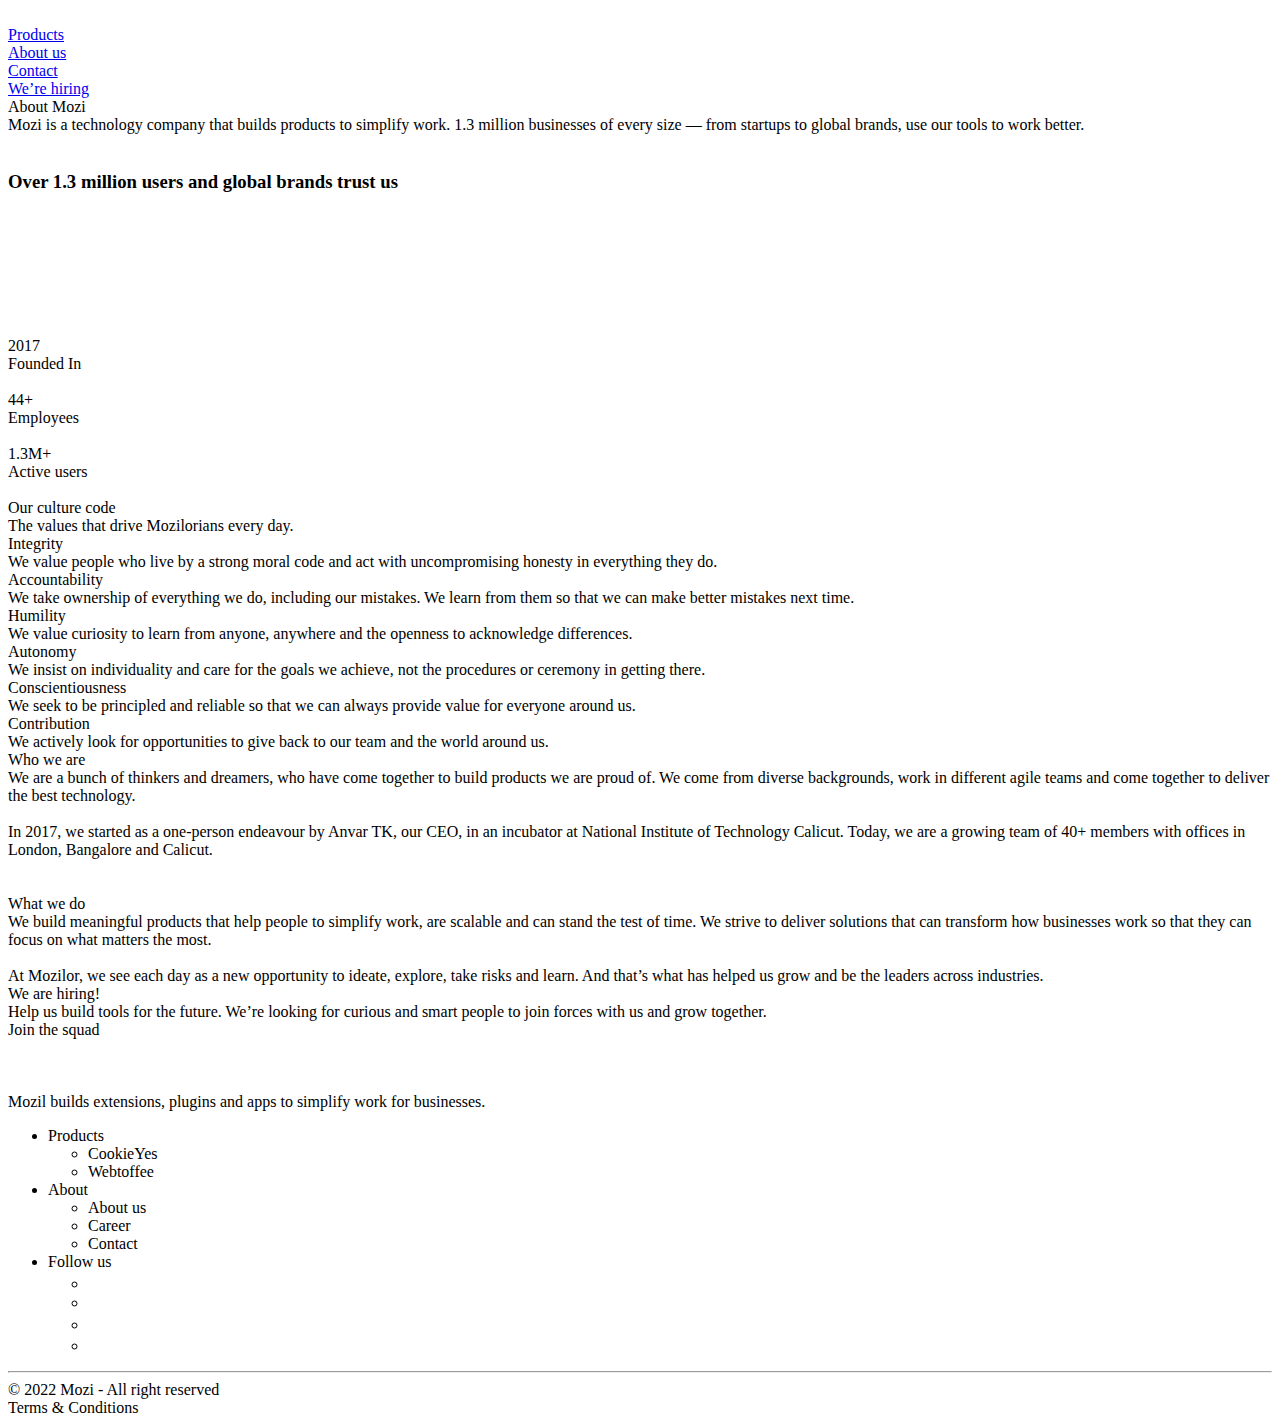
==== about/index.html @ 68a568a6 "Add files via upload" ====
<!DOCTYPE html>
<html lang="en">

<head>
    <meta charset="UTF-8">
    <meta http-equiv="X-UA-Compatible" content="IE=edge">
    <meta name="viewport" content="width=device-width, initial-scale=1.0">
    <link rel="stylesheet" href="css/style.css">
    <link rel="stylesheet" href="https://cdn.jsdelivr.net/npm/swiper@8/swiper-bundle.min.css" />
    <script src="https://cdn.jsdelivr.net/npm/swiper@8/swiper-bundle.min.js"></script>
    <script type="module" src="js/swiper.js"></script>
    <script defer type="module" src="js/burger.js"></script>
    <title>Mozi</title>
</head>

<body class="about_body">
    <div class="top_wrapper">
        <header class="header">
            <div class="container">
                <div class="navbar">
                    <div class="logo"><a href="#"><img src="img/logo.svg" alt=""></a></div>
                    <div class="menu" id="menu">
                        <div class="list">
                            <li class="list__item">
                                <a class="link" href="/products/#" id="twitter">Products</a>
                            </li>
                            <li class="list__item">
                                <a class="link" href="/about/#" id="discord">About us</a>
                            </li>
                            <li class="list__item">
                                <a class="link" href="/contact/#" id="discord">Contact</a>
                            </li>
                        </div>
                        <div class="btns_block">
                            <div class="btn primary"><a href="/career/#">We’re hiring</a></div>
                        </div>
                    </div>

                    <div class="burger" id="burger">
                        <span></span>
                    </div>
                </div>
            </div>
        </header>
        <div class="popup"></div>
        <section class="section_hero">
            <div class="container">
                <div class="hero">
                    <div class="hero__block">
                        <div class="title">About Mozi</div>
                        <div class="subtitle">
                            Mozi is a technology company that builds products to simplify work. 1.3 million businesses
                            of every size — from startups to global brands, use our tools to work better.
                        </div>
                    </div>
                    <div class="hero_bg_image">
                        <img src="img/about/bg_hero.png" alt="">
                    </div>
                </div>
            </div>
        </section>
    </div>
    <main>
        <section class="section_brands">
            <div class="container">
                <div class="brands">
                    <h3 class="title">Over <span>1.3 million</span> users and global brands trust us </h3>
                    <div class="list">
                        <div class="list__item">
                            <img src="img/companys/1.svg" alt="">
                        </div>
                        <div class="list__item">
                            <img src="img/companys/2.svg" alt="">
                        </div>
                        <div class="list__item">
                            <img src="img/companys/3.svg" alt="">
                        </div>
                        <div class="list__item">
                            <img src="img/companys/4.svg" alt="">
                        </div>
                        <div class="list__item">
                            <img src="img/companys/5.svg" alt="">
                        </div>
                        <div class="list__item">
                            <img src="img/companys/6.svg" alt="">
                        </div>
                        <div class="list__item">
                            <img src="img/companys/7.svg" alt="">
                        </div>
                    </div>
                    <div class="cards">
                        <div class="cards__item">
                            <div class="title">2017</div>
                            <div class="subtitle">Founded In</div>
                            <div class="image"><img src="img/about/advantages/1.svg" alt=""></div>
                        </div>
                        <div class="cards__item">
                            <div class="title">44+</div>
                            <div class="subtitle">Employees</div>
                            <div class="image"><img src="img/about/advantages/2.svg" alt=""></div>
                        </div>
                        <div class="cards__item">
                            <div class="title">1.3M+</div>
                            <div class="subtitle">Active users</div>
                            <div class="image"><img src="img/about/advantages/3.svg" alt=""></div>
                        </div>
                    </div>
                </div>
            </div>
        </section>
        <section class="section_culture">
            <div class="container">
                <div class="culture">
                    <div class="title">Our culture code </div>
                    <div class="subtitle">The values that drive Mozilorians every day.</div>
                    <div class="list">
                        <div class="list__item">
                            <div class="title">
                                Integrity
                            </div>
                            <div class="subtitle">
                                We value people who live by a
                                strong moral code and act with uncompromising honesty in everything they do.
                            </div>
                        </div>
                        <div class="list__item">
                            <div class="title">
                                Accountability
                            </div>
                            <div class="subtitle">
                                We take ownership of everything we do, including our mistakes. We learn from them so
                                that we can make better mistakes next time.
                            </div>
                        </div>
                        <div class="list__item padding">
                            <div class="title">
                                Humility
                            </div>
                            <div class="subtitle">
                                We value curiosity to learn from anyone, anywhere and the openness to acknowledge
                                differences.
                            </div>
                        </div>
                        <div class="list__item">
                            <div class="title">
                                Autonomy
                            </div>
                            <div class="subtitle">
                                We insist on individuality and care for the goals we achieve, not the procedures or
                                ceremony in getting there.
                            </div>
                        </div>
                        <div class="list__item padding">
                            <div class="title">
                                Conscientiousness
                            </div>
                            <div class="subtitle">
                                We seek to be principled and reliable so that we can always provide value for everyone
                                around us.
                            </div>
                        </div>
                        <div class="list__item padding">
                            <div class="title">
                                Contribution
                            </div>
                            <div class="subtitle">
                                We actively look for opportunities to give back to our team and the world around us.
                            </div>
                        </div>
                    </div>

                </div>
            </div>
            </div>
        </section>
        <section class="section_info first">
            <div class="container">
                <div class="info">
                    <div class="info__block">
                        <div class="title">Who we are</div>
                        <div class="subtitle">
                            We are a bunch of thinkers and dreamers, who have come together to build products we are
                            proud of. We come from diverse backgrounds, work in different agile teams and come together
                            to deliver the best technology.
                            <br> <br>
                            In 2017, we started as a one-person endeavour by Anvar TK, our CEO, in an incubator at
                            National Institute of Technology Calicut. Today, we are a growing team of 40+ members with
                            offices in London, Bangalore and Calicut.
                        </div>
                    </div>
                    <div class="info_bg_image">
                        <img src="img/about/info_1.png" alt="">
                    </div>
                </div>
            </div>
        </section>
        <section class="section_info second">
            <div class="container">
                <div class="info">
                    <div class="info_bg_image">
                        <img src="img/about/info_2.png" alt="">
                    </div>
                    <div class="info__block">
                        <div class="title">What we do</div>
                        <div class="subtitle">
                            We build meaningful products that help people to simplify work, are scalable and can stand
                            the test of time. We strive to deliver solutions that can transform how businesses work so
                            that they can focus on what matters the most.
                            <br> <br>
                            At Mozilor, we see each day as a new opportunity to ideate, explore, take risks and learn.
                            And that’s what has helped us grow and be the leaders across industries.
                        </div>
                    </div>
                </div>
            </div>
        </section>
        <section class="section_join">
            <div class="container">
                <div class="join">
                    <div class="join__block">
                        <div class="title">We are hiring!</div>
                        <div class="subtitle">
                            Help us build tools for the future. We’re looking for curious and smart people to join
                            forces with us and grow together.
                        </div>
                        <div class="btns">
                            <div class="btns__btn">
                                Join the squad
                            </div>
                            <div class="image">
                                <img src="img/about/be_next.svg" alt="">
                            </div>
                        </div>
                    </div>
                    <div class="join_bg_image">
                        <img src="img/about/bg_join.png" alt="">
                    </div>
                </div>
            </div>
        </section>
    </main>
    <footer id="footer">
        <div class="container">
            <div class="footer_info">
                <div class="footer_block">
                    <div class="logo"><img src="img/logo_footer.svg" alt=""></div>
                    <div class="subtitle">
                        Mozil builds extensions, plugins and apps to simplify work for businesses.
                    </div>
                </div>
                <div class="footer_block">
                    <ul class="links">
                        <li class="link_block">
                            <div class="link_name">Products </div>
                            <ul class="links_list">
                                <li class="link_item">CookieYes</li>
                                <li class="link_item">Webtoffee</li>
                            </ul>
                        </li>
                        <li class="link_block">
                            <div class="link_name">About</div>
                            <ul class="links_list">
                                <li class="link_item">About us</li>
                                <li class="link_item">Career</li>
                                <li class="link_item">Contact</li>
                            </ul>
                        </li>
                        <li class="link_block">
                            <div class="link_name">Follow us</div>
                            <ul class="social_list">
                                <li class="social_item fb">
                                    <a href="#">
                                        <svg xmlns="http://www.w3.org/2000/svg" width="9" height="18" viewBox="0 0 9 18"
                                            fill="none">
                                            <path
                                                d="M6.95282 2.89077H8.50569V0.186185C8.23779 0.14933 7.31641 0.0664062 6.24337 0.0664062C4.00443 0.0664062 2.4707 1.47469 2.4707 4.06304V6.44514H0V9.46867H2.4707V17.0764H5.49989V9.46937H7.87065L8.247 6.44585H5.49918V4.36284C5.49989 3.48895 5.73519 2.89077 6.95282 2.89077Z"
                                                fill="white" />
                                        </svg>
                                    </a>
                                </li>
                                <li class="social_item tw">
                                    <a href="#">
                                        <svg xmlns="http://www.w3.org/2000/svg" width="18" height="15"
                                            viewBox="0 0 18 15" fill="none">
                                            <path
                                                d="M17.2678 2.37425C16.6444 2.64768 15.9802 2.82892 15.2878 2.91692C16.0001 2.49158 16.5439 1.8232 16.7995 1.01758C16.1353 1.41358 15.402 1.6933 14.6204 1.84939C13.9898 1.17787 13.0909 0.761963 12.1103 0.761963C10.2079 0.761963 8.67624 2.30615 8.67624 4.1992C8.67624 4.47158 8.69929 4.73349 8.75586 4.98282C5.899 4.84349 3.3711 3.47425 1.67291 1.38844C1.37643 1.90282 1.20253 2.49158 1.20253 3.12539C1.20253 4.31549 1.81538 5.37044 2.72891 5.9812C2.17681 5.97073 1.63519 5.81044 1.17634 5.55796C1.17634 5.56844 1.17634 5.58206 1.17634 5.59568C1.17634 7.26558 2.36748 8.65263 3.92948 8.97215C3.64976 9.04863 3.34491 9.0853 3.02853 9.0853C2.80853 9.0853 2.58643 9.07272 2.37795 9.02663C2.82319 10.3875 4.08662 11.388 5.58891 11.4204C4.41976 12.335 2.93529 12.8861 1.32824 12.8861C1.04643 12.8861 0.776145 12.8735 0.505859 12.8389C2.02805 13.8205 3.83205 14.381 5.77748 14.381C12.1009 14.381 15.558 9.14292 15.558 4.60253C15.558 4.45063 15.5528 4.30396 15.5455 4.15834C16.2275 3.67434 16.8005 3.06987 17.2678 2.37425Z"
                                                fill="white" />
                                        </svg>
                                    </a>
                                </li>
                                <li class="social_item inst">
                                    <a href="#">
                                        <svg xmlns="http://www.w3.org/2000/svg" width="18" height="18"
                                            viewBox="0 0 18 18" fill="none">
                                            <path fill-rule="evenodd" clip-rule="evenodd"
                                                d="M5.62472 0H12.0533C15.0115 0 17.4104 2.39893 17.4104 5.35714V11.7857C17.4104 14.7439 15.0115 17.1429 12.0533 17.1429H5.62472C2.66651 17.1429 0.267578 14.7439 0.267578 11.7857V5.35714C0.267578 2.39893 2.66651 0 5.62472 0ZM12.0531 15.5357C14.1209 15.5357 15.8031 13.8536 15.8031 11.7857V5.35718C15.8031 3.28932 14.1209 1.60718 12.0531 1.60718H5.62451C3.55665 1.60718 1.87451 3.28932 1.87451 5.35718V11.7857C1.87451 13.8536 3.55665 15.5357 5.62451 15.5357H12.0531Z"
                                                fill="white" />
                                            <path fill-rule="evenodd" clip-rule="evenodd"
                                                d="M4.55273 8.5716C4.55273 6.20482 6.47166 4.28589 8.83845 4.28589C11.2052 4.28589 13.1242 6.20482 13.1242 8.5716C13.1242 10.9384 11.2052 12.8573 8.83845 12.8573C6.47166 12.8573 4.55273 10.9384 4.55273 8.5716ZM6.15967 8.57164C6.15967 10.0481 7.36181 11.2502 8.83824 11.2502C10.3147 11.2502 11.5168 10.0481 11.5168 8.57164C11.5168 7.09414 10.3147 5.89307 8.83824 5.89307C7.36181 5.89307 6.15967 7.09414 6.15967 8.57164Z"
                                                fill="white" />
                                            <circle cx="13.4461" cy="3.96414" r="0.571071" fill="white" />
                                        </svg>
                                    </a>
                                </li>
                                <li class="social_item lnk">
                                    <a href="#">
                                        <svg xmlns="http://www.w3.org/2000/svg" width="17" height="17"
                                            viewBox="0 0 17 17" fill="none">
                                            <g clip-path="url(#clip0_19806_204)">
                                                <path
                                                    d="M4.01709 16.5715H0.780099V5.93569H4.10958V16.5715H4.01709ZM2.35236 4.45592C1.33501 4.45592 0.410156 3.62356 0.410156 2.51373C0.410156 1.49639 1.24253 0.571533 2.35236 0.571533C3.36969 0.571533 4.29454 1.4039 4.29454 2.51373C4.29454 3.62356 3.46218 4.45592 2.35236 4.45592ZM16.4102 16.5715H13.0807V11.3923C13.0807 10.19 13.0807 8.61777 11.4159 8.61777C9.65872 8.61777 9.47374 9.91257 9.47374 11.2999V16.5715H6.14426V5.93569H9.28877V7.41547C9.7512 6.58309 10.7685 5.75072 12.4333 5.75072C15.7628 5.75072 16.4102 7.97037 16.4102 10.8374V16.5715Z"
                                                    fill="white" />
                                            </g>
                                            <defs>
                                                <clipPath id="clip0_19806_204">
                                                    <rect width="16" height="16" fill="white"
                                                        transform="translate(0.410156 0.571533)" />
                                                </clipPath>
                                            </defs>
                                        </svg>
                                    </a>
                                </li>
                            </ul>
                        </li>
                    </ul>
                </div>
            </div>
        </div>
        <hr>
        <div class="container">
            <div class="copyright">
                <div class="copyright_block">© 2022 Mozi - All right reserved</div>
                <div class="copyright_block terms">Terms & Conditions</div>
            </div>
        </div>
    </footer>
</body>

</html>
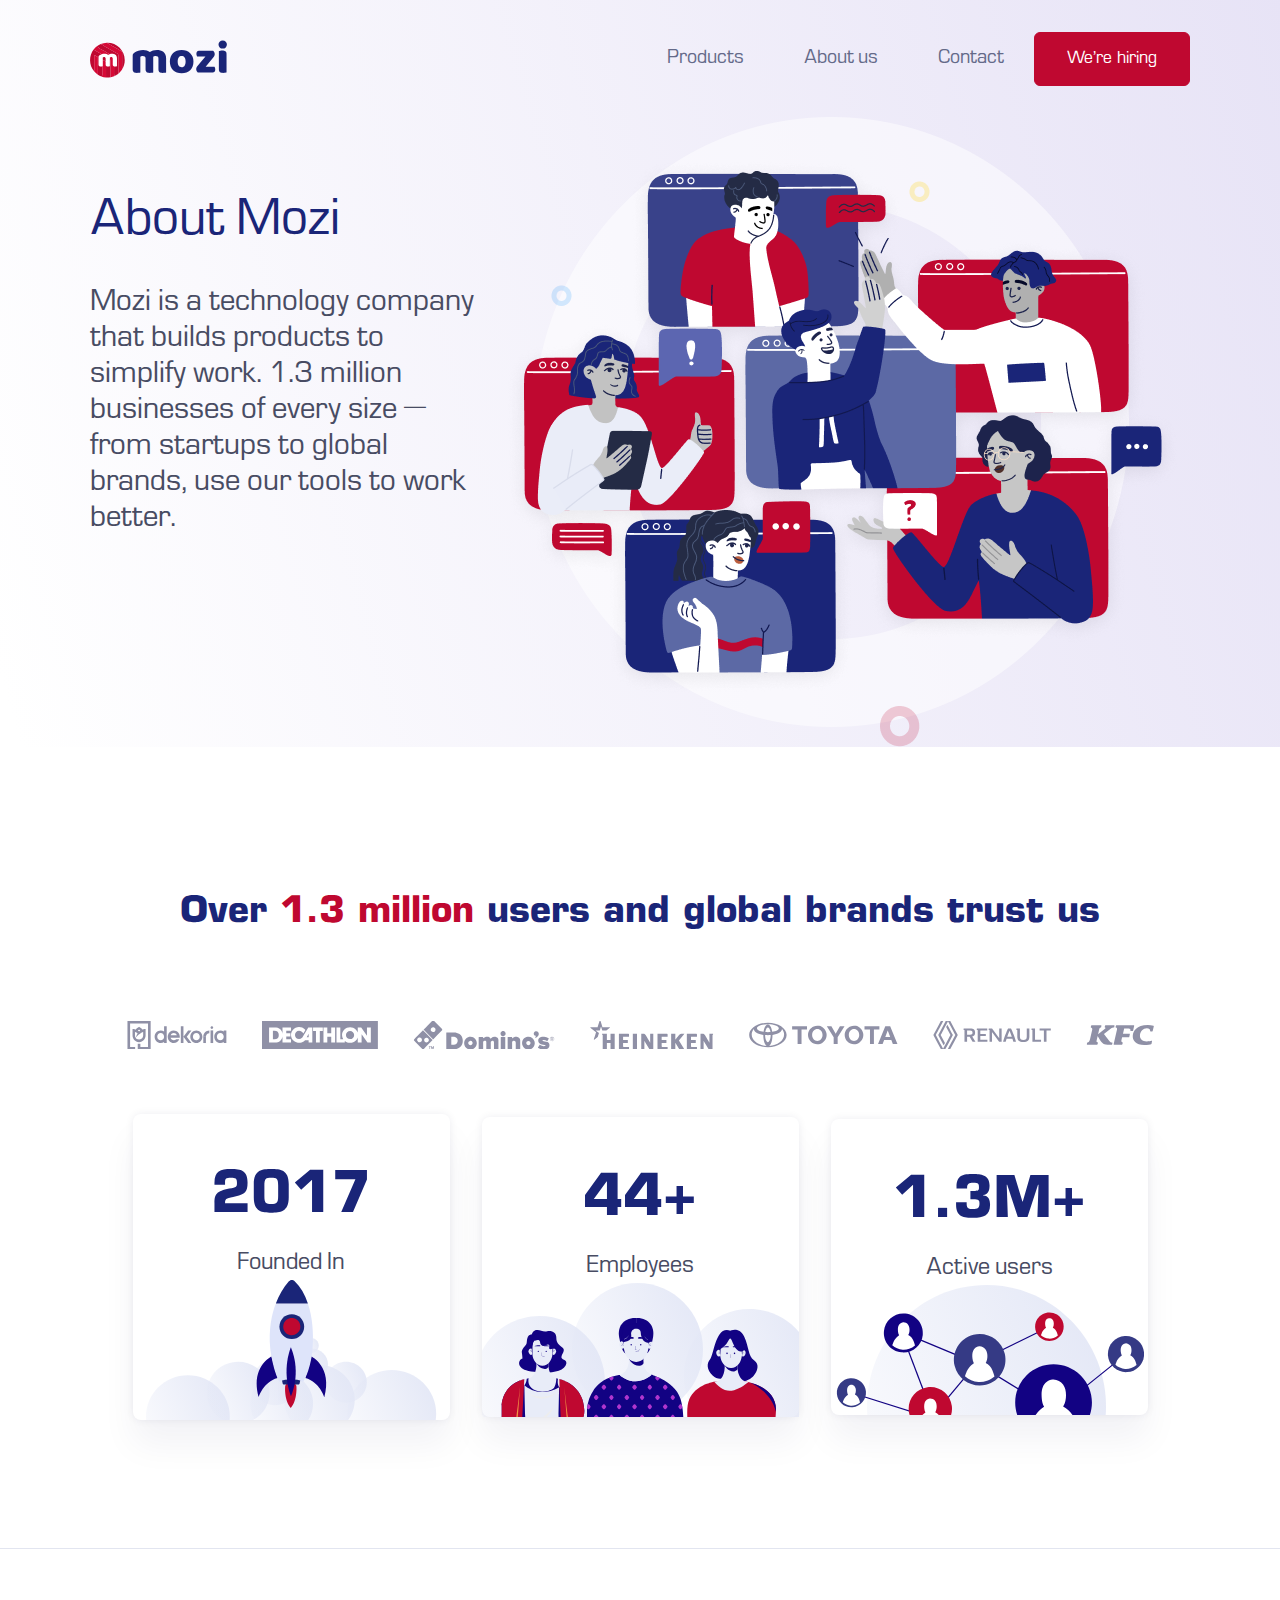
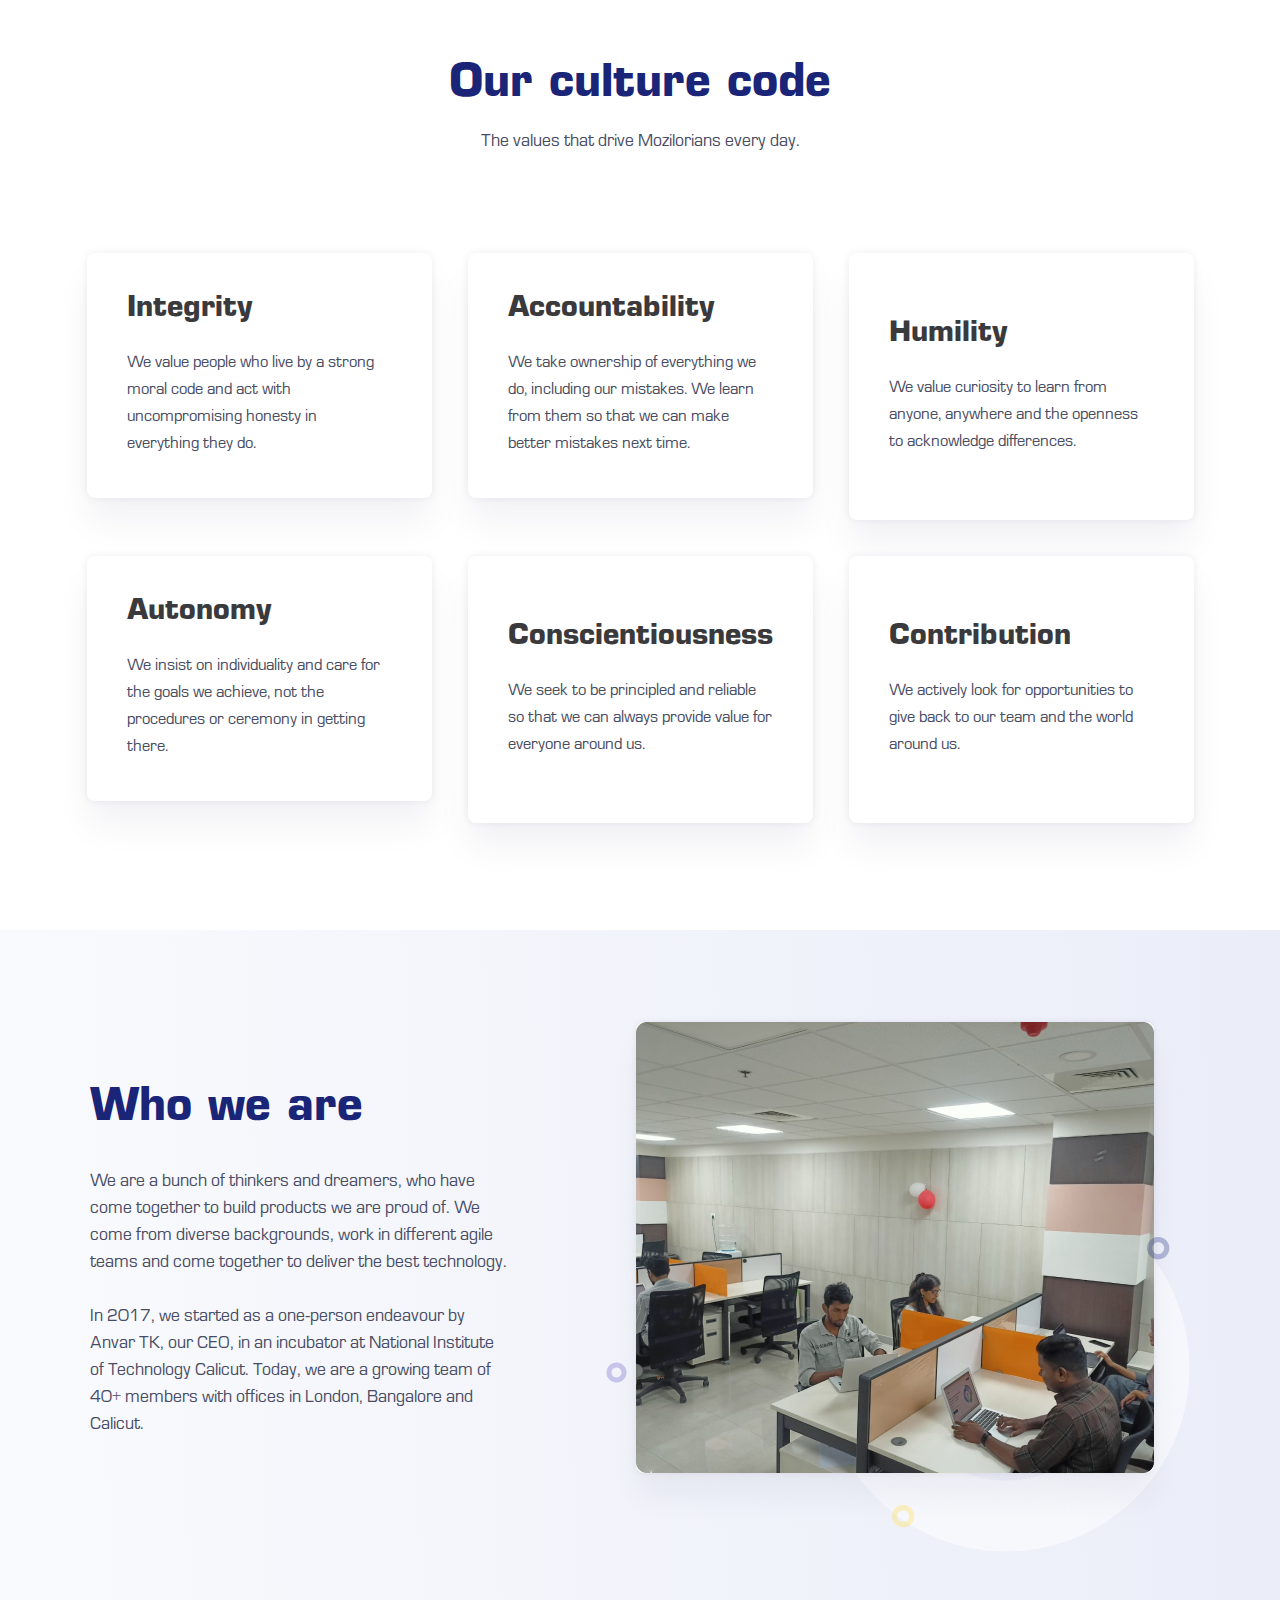
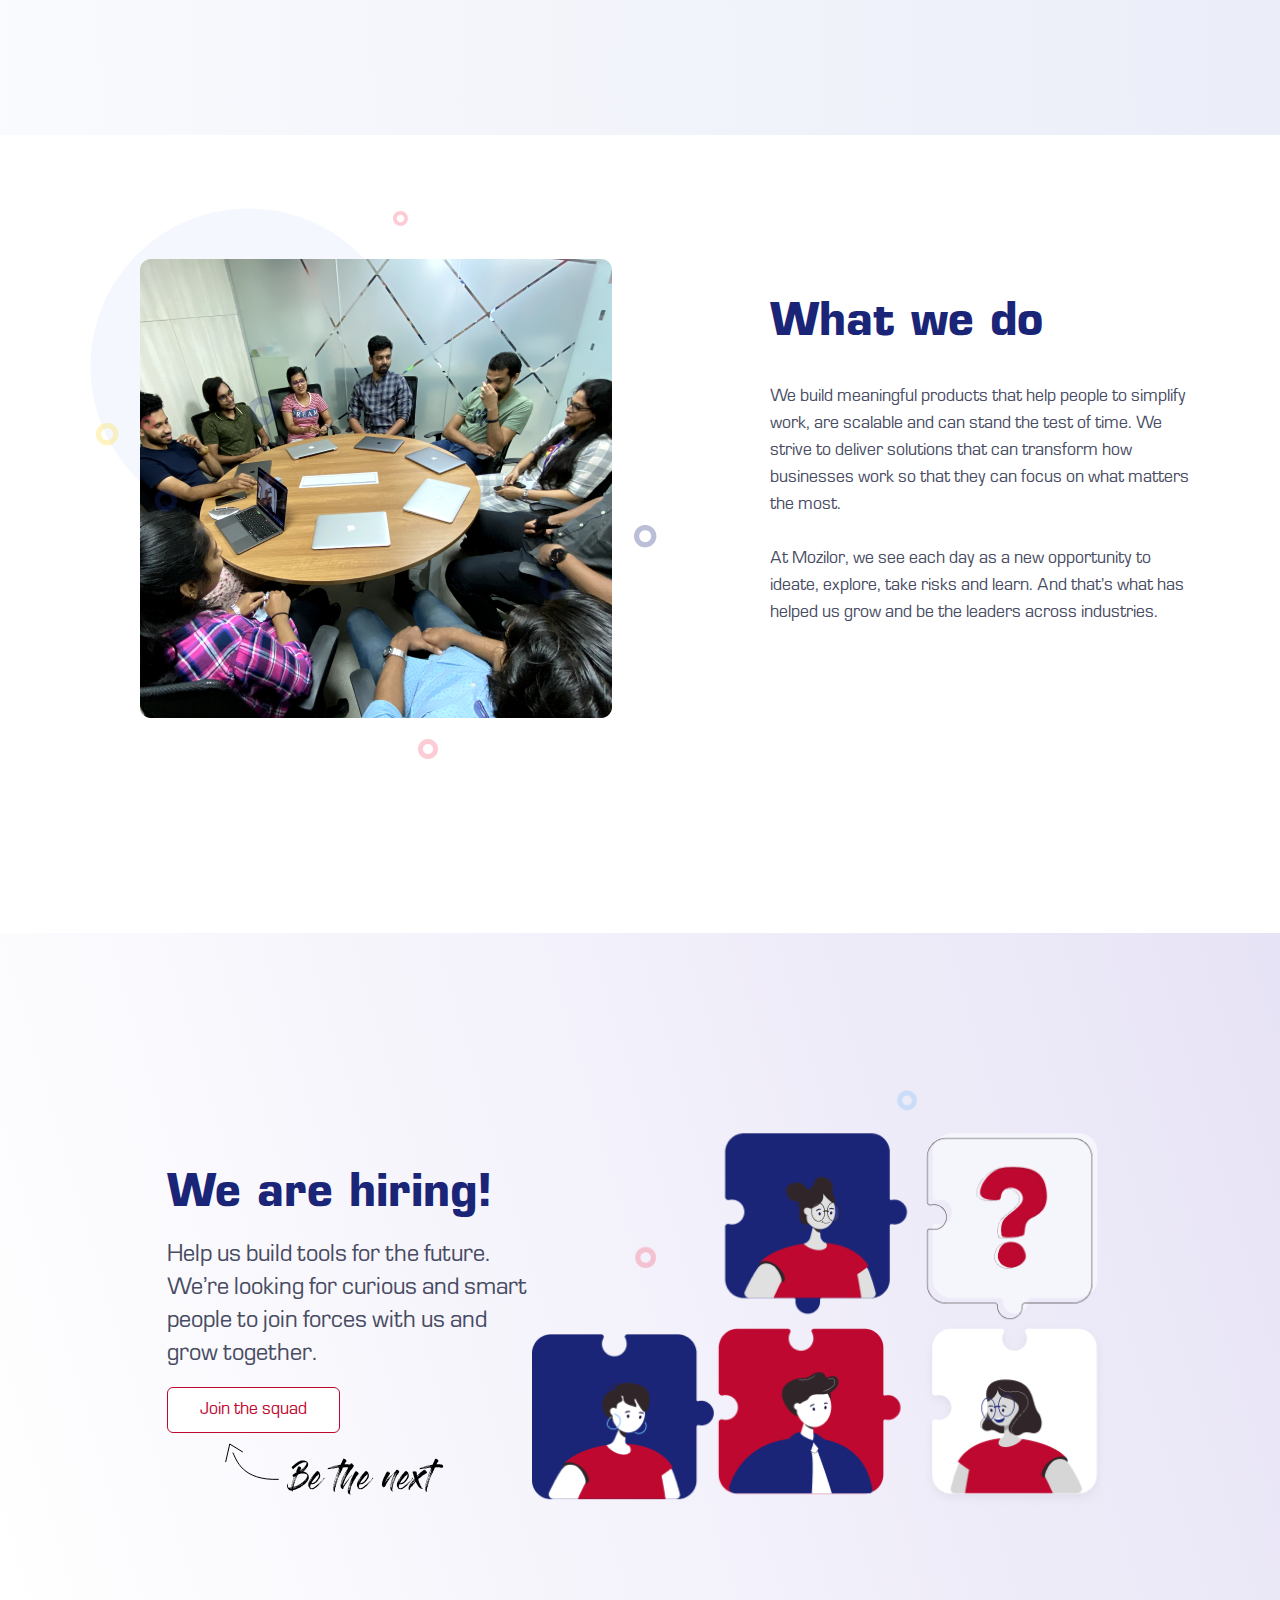
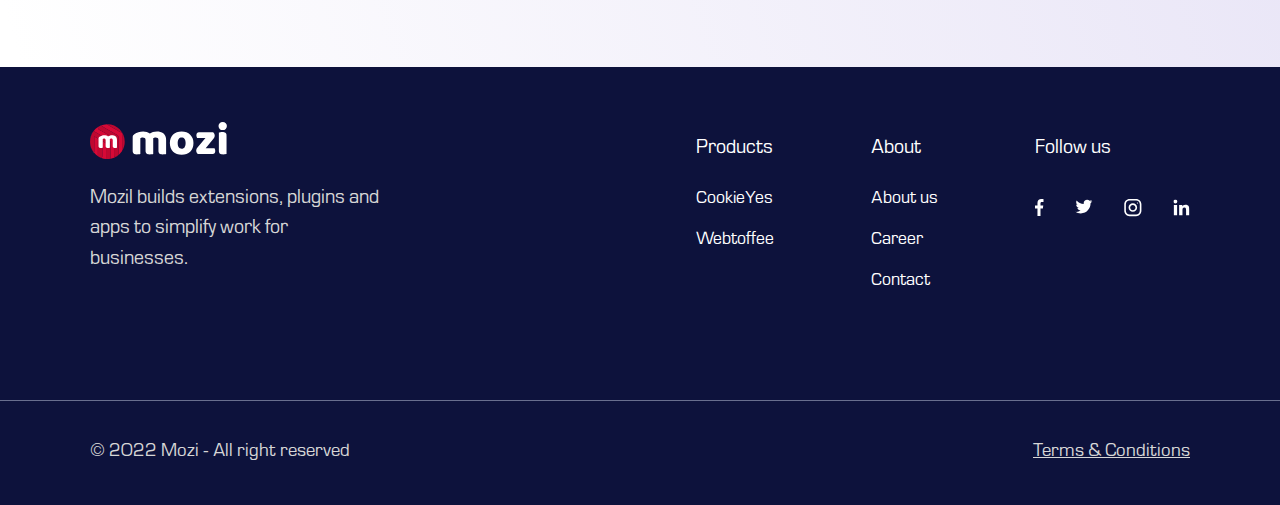
==== commit f1b9f817: "Add files via upload" ====
--- a/about/index.html
+++ b/about/index.html
@@ -5,11 +5,8 @@
     <meta charset="UTF-8">
     <meta http-equiv="X-UA-Compatible" content="IE=edge">
     <meta name="viewport" content="width=device-width, initial-scale=1.0">
-    <link rel="stylesheet" href="css/style.css">
-    <link rel="stylesheet" href="https://cdn.jsdelivr.net/npm/swiper@8/swiper-bundle.min.css" />
-    <script src="https://cdn.jsdelivr.net/npm/swiper@8/swiper-bundle.min.js"></script>
-    <script type="module" src="js/swiper.js"></script>
-    <script defer type="module" src="js/burger.js"></script>
+    <link rel="stylesheet" href="../css/style.css">
+    <script defer type="module" src="../js/burger.js"></script>
     <title>Mozi</title>
 </head>
 
@@ -18,21 +15,21 @@
         <header class="header">
             <div class="container">
                 <div class="navbar">
-                    <div class="logo"><a href="#"><img src="img/logo.svg" alt=""></a></div>
+                    <div class="logo"><a href="../#"><img src="../img/logo.svg" alt=""></a></div>
                     <div class="menu" id="menu">
                         <div class="list">
                             <li class="list__item">
-                                <a class="link" href="/products/#" id="twitter">Products</a>
+                                <a class="link" href="../products/#" id="twitter">Products</a>
                             </li>
                             <li class="list__item">
-                                <a class="link" href="/about/#" id="discord">About us</a>
+                                <a class="link" href="../about/#" id="discord">About us</a>
                             </li>
                             <li class="list__item">
-                                <a class="link" href="/contact/#" id="discord">Contact</a>
+                                <a class="link" href="../contact/#" id="discord">Contact</a>
                             </li>
                         </div>
                         <div class="btns_block">
-                            <div class="btn primary"><a href="/career/#">We’re hiring</a></div>
+                            <div class="btn primary"><a href="../career/#">We’re hiring</a></div>
                         </div>
                     </div>
 
@@ -54,7 +51,7 @@
                         </div>
                     </div>
                     <div class="hero_bg_image">
-                        <img src="img/about/bg_hero.png" alt="">
+                        <img src="../img/about/bg_hero.png" alt="">
                     </div>
                 </div>
             </div>
@@ -67,42 +64,42 @@
                     <h3 class="title">Over <span>1.3 million</span> users and global brands trust us </h3>
                     <div class="list">
                         <div class="list__item">
-                            <img src="img/companys/1.svg" alt="">
-                        </div>
-                        <div class="list__item">
-                            <img src="img/companys/2.svg" alt="">
-                        </div>
-                        <div class="list__item">
-                            <img src="img/companys/3.svg" alt="">
-                        </div>
-                        <div class="list__item">
-                            <img src="img/companys/4.svg" alt="">
-                        </div>
-                        <div class="list__item">
-                            <img src="img/companys/5.svg" alt="">
-                        </div>
-                        <div class="list__item">
-                            <img src="img/companys/6.svg" alt="">
-                        </div>
-                        <div class="list__item">
-                            <img src="img/companys/7.svg" alt="">
+                            <img src="../img/companys/1.svg" alt="">
+                        </div>
+                        <div class="list__item">
+                            <img src="../img/companys/2.svg" alt="">
+                        </div>
+                        <div class="list__item">
+                            <img src="../img/companys/3.svg" alt="">
+                        </div>
+                        <div class="list__item">
+                            <img src="../img/companys/4.svg" alt="">
+                        </div>
+                        <div class="list__item">
+                            <img src="../img/companys/5.svg" alt="">
+                        </div>
+                        <div class="list__item">
+                            <img src="../img/companys/6.svg" alt="">
+                        </div>
+                        <div class="list__item">
+                            <img src="../img/companys/7.svg" alt="">
                         </div>
                     </div>
                     <div class="cards">
                         <div class="cards__item">
                             <div class="title">2017</div>
                             <div class="subtitle">Founded In</div>
-                            <div class="image"><img src="img/about/advantages/1.svg" alt=""></div>
+                            <div class="image"><img src="../img/about/advantages/1.svg" alt=""></div>
                         </div>
                         <div class="cards__item">
                             <div class="title">44+</div>
                             <div class="subtitle">Employees</div>
-                            <div class="image"><img src="img/about/advantages/2.svg" alt=""></div>
+                            <div class="image"><img src="../img/about/advantages/2.svg" alt=""></div>
                         </div>
                         <div class="cards__item">
                             <div class="title">1.3M+</div>
                             <div class="subtitle">Active users</div>
-                            <div class="image"><img src="img/about/advantages/3.svg" alt=""></div>
+                            <div class="image"><img src="../img/about/advantages/3.svg" alt=""></div>
                         </div>
                     </div>
                 </div>
@@ -189,7 +186,7 @@
                         </div>
                     </div>
                     <div class="info_bg_image">
-                        <img src="img/about/info_1.png" alt="">
+                        <img src="../img/about/info_1.png" alt="">
                     </div>
                 </div>
             </div>
@@ -198,7 +195,7 @@
             <div class="container">
                 <div class="info">
                     <div class="info_bg_image">
-                        <img src="img/about/info_2.png" alt="">
+                        <img src="../img/about/info_2.png" alt="">
                     </div>
                     <div class="info__block">
                         <div class="title">What we do</div>
@@ -228,12 +225,12 @@
                                 Join the squad
                             </div>
                             <div class="image">
-                                <img src="img/about/be_next.svg" alt="">
+                                <img src="../img/about/be_next.svg" alt="">
                             </div>
                         </div>
                     </div>
                     <div class="join_bg_image">
-                        <img src="img/about/bg_join.png" alt="">
+                        <img src="../img/about/bg_join.png" alt="">
                     </div>
                 </div>
             </div>
@@ -243,7 +240,7 @@
         <div class="container">
             <div class="footer_info">
                 <div class="footer_block">
-                    <div class="logo"><img src="img/logo_footer.svg" alt=""></div>
+                    <div class="logo"><img src="../img/logo_footer.svg" alt=""></div>
                     <div class="subtitle">
                         Mozil builds extensions, plugins and apps to simplify work for businesses.
                     </div>
--- a/css/style.css
+++ b/css/style.css
@@ -0,0 +1,2018 @@
+@font-face {
+  font-family: "Europa";
+  src: url("/fonts/Europe-Regular.otf");
+  font-weight: 400;
+  font-style: normal;
+}
+@font-face {
+  font-family: "Europa";
+  src: url("/fonts/Europe-Bold.otf");
+  font-weight: 700;
+  font-style: normal;
+}
+:root {
+  --accentColor: #BF0830;
+}
+
+body {
+  margin: 0;
+  padding: 0;
+  font-family: "Europa";
+  font-weight: 400;
+  font-style: normal;
+  color: #484C63;
+}
+
+.container {
+  max-width: 1100px;
+  margin: 0 auto;
+  padding: 0 10px;
+}
+
+ul {
+  list-style: none;
+}
+
+a {
+  text-decoration: none;
+}
+
+img {
+  display: block;
+}
+
+.top_wrapper {
+  background: linear-gradient(253.65deg, #E7E3F6 -0.59%, rgba(227, 231, 246, 0) 98.74%);
+}
+
+.btn {
+  border-radius: 6px;
+  transition: 0.3s ease all;
+  border: 1px solid #BF0830;
+}
+
+.btn.primary {
+  background: #BF0830;
+  color: #fff;
+}
+
+.btn.primary:hover {
+  background: #76051e;
+}
+
+.btn.secondary {
+  background: #fff;
+  color: #BF0830;
+}
+
+.btn.secondary:hover {
+  background: #d9d9d9;
+}
+
+.header {
+  padding: 32px 0;
+}
+
+.logo {
+  font-weight: 700;
+  font-size: 18px;
+  line-height: 18px;
+  color: #000000;
+}
+
+.logo a {
+  color: #000000;
+}
+
+.navbar {
+  display: flex;
+  justify-content: space-between;
+  align-items: center;
+}
+
+.menu {
+  display: flex;
+  align-items: center;
+  justify-content: space-between;
+}
+.menu .list {
+  list-style: none;
+  display: flex;
+  align-items: center;
+  gap: 60px;
+}
+.menu .list__item .link {
+  gap: 8px;
+  display: flex;
+  align-items: center;
+  font-weight: 400;
+  font-size: 18px;
+  line-height: 22px;
+  color: #646A89;
+  transition: cubic-bezier(0.785, 0.135, 0.15, 0.86) 0.2s all;
+}
+.menu .list__item .link:hover {
+  color: #000000;
+}
+.menu .btns_block {
+  margin-left: 30px;
+}
+
+.btn {
+  gap: 0px;
+  cursor: pointer;
+  border-radius: 6px;
+  padding: 14px 32px;
+  display: flex;
+  align-items: center;
+}
+.btn a {
+  font-size: 16px;
+  line-height: 150%;
+  letter-spacing: 0.005em;
+  color: #FFFFFF;
+}
+
+.burger {
+  display: none;
+}
+
+.popup {
+  display: none;
+}
+
+.burger {
+  display: none;
+  width: 50px;
+  height: 50px;
+  border-radius: 50%;
+  position: relative;
+}
+.burger span,
+.burger span::before,
+.burger span::after {
+  position: absolute;
+  top: 50%;
+  margin-top: -1px;
+  left: 50%;
+  margin-left: -10px;
+  width: 20px;
+  height: 2px;
+  background-color: #000;
+}
+.burger span::before,
+.burger span::after {
+  content: "";
+  display: block;
+  transition: 0.2s;
+}
+.burger span::before {
+  transform: translateY(-5px);
+}
+.burger span::after {
+  transform: translateY(5px);
+}
+
+.burger.active span:before {
+  transform: rotate(-35deg);
+  width: 10px;
+  transform-origin: left bottom;
+}
+.burger.active span:after {
+  transform: rotate(35deg);
+  width: 10px;
+  transform-origin: left top;
+}
+
+@media (max-width: 992px) {
+  .menu {
+    display: none;
+  }
+  .burger {
+    z-index: 11;
+    display: block;
+    position: relative;
+    top: 0;
+    right: 0px;
+  }
+  .header.active .navbar {
+    height: 50px;
+  }
+  .header.active .burger {
+    position: fixed;
+    top: 29px;
+    right: 9px;
+  }
+  .popup.open {
+    right: 0;
+  }
+  .popup {
+    position: fixed;
+    top: 0px;
+    right: -100%;
+    width: 100%;
+    height: 100%;
+    z-index: 10;
+    background: rgba(15, 27, 38, 0.85);
+    display: flex;
+    justify-content: center;
+    align-items: center;
+    flex-direction: column;
+    transition: 0.3s;
+  }
+  .popup .menu {
+    width: 100%;
+    display: flex;
+    flex-direction: column;
+    align-items: center;
+    justify-content: center;
+  }
+  .popup .menu .list {
+    flex-direction: column;
+  }
+  .popup .menu .list__item .link {
+    color: rgba(255, 255, 255, 0.85);
+  }
+  .popup .menu__item {
+    margin-right: 0;
+    display: flex;
+    justify-content: center;
+    align-items: center;
+  }
+  .popup .menu .btns_block {
+    padding-top: 20px;
+    margin: 0;
+  }
+}
+.home_body .section_hero {
+  padding-top: clamp(1.25rem, -0.145rem + 6.97vw, 4.563rem);
+  position: relative;
+}
+.home_body .hero__block {
+  max-width: 470px;
+  padding-bottom: 210px;
+}
+.home_body .hero__block .title {
+  font-size: 48px;
+  line-height: 62px;
+  display: flex;
+  align-items: center;
+  color: #1A2578;
+  margin-bottom: clamp(1.25rem, 0.934rem + 1.58vw, 2rem);
+}
+.home_body .hero__block .subtitle {
+  font-weight: 400;
+  font-size: 22px;
+  line-height: 33px;
+  color: #484C63;
+  margin-bottom: clamp(1.25rem, 0.724rem + 2.63vw, 2.5rem);
+}
+.home_body .hero__block .btns {
+  display: flex;
+  align-items: center;
+  gap: 16px;
+}
+.home_body .hero__block .btns__btn {
+  padding: 14px 32px;
+  cursor: pointer;
+  display: flex;
+  justify-content: center;
+  align-items: center;
+  font-size: 16px;
+  line-height: 100%;
+  display: flex;
+  align-items: center;
+}
+@media (max-width: 600px) {
+  .home_body .hero__block {
+    padding-bottom: 50px;
+  }
+}
+.home_body .hero_bg_image {
+  position: absolute;
+  right: 18px;
+  bottom: 0;
+}
+.home_body .hero_bg_image img {
+  max-width: 100%;
+  max-height: 100%;
+  display: block;
+}
+@media (max-width: 992px) {
+  .home_body .hero_bg_image {
+    z-index: -1;
+  }
+}
+@media (max-width: 600px) {
+  .home_body .hero_bg_image {
+    display: none;
+  }
+}
+
+.home_body .section_brands {
+  padding-top: clamp(1.563rem, -0.438rem + 10vw, 6.313rem);
+  padding-bottom: clamp(1.563rem, -1.148rem + 13.55vw, 8rem);
+  border-bottom: 1px solid rgba(197, 203, 226, 0.5);
+}
+.home_body .section_brands .container {
+  max-width: 1052px;
+}
+.home_body .section_brands .brands {
+  display: flex;
+  flex-direction: column;
+  justify-content: center;
+  align-items: center;
+}
+.home_body .section_brands .brands .title {
+  font-weight: 700;
+  font-size: 36px;
+  line-height: 57px;
+  text-align: center;
+  color: #1A2578;
+  margin-bottom: clamp(1.563rem, 0.115rem + 7.24vw, 5rem);
+}
+.home_body .section_brands .brands .title span {
+  color: var(--accentColor);
+}
+.home_body .section_brands .brands .list {
+  padding: 0;
+  display: flex;
+  flex-wrap: wrap;
+  align-items: center;
+  justify-content: center;
+  gap: clamp(1.25rem, 0.855rem + 1.97vw, 2.188rem);
+}
+
+.home_body .section_products {
+  padding: clamp(1.563rem, -0.595rem + 10.79vw, 6.688rem) 0;
+}
+.home_body .products .title {
+  font-weight: 700;
+  font-size: 44px;
+  line-height: 57px;
+  align-items: center;
+  text-align: center;
+  color: #1A2578;
+  margin-bottom: 16px;
+}
+.home_body .products .subtitle {
+  font-weight: 400;
+  font-size: 16px;
+  line-height: 27px;
+  text-align: center;
+  color: #484C63;
+  margin-bottom: clamp(1.563rem, -0.332rem + 9.47vw, 6.063rem);
+}
+.home_body .products .list {
+  display: flex;
+  align-items: stretch;
+  gap: 10px;
+}
+@media (max-width: 768px) {
+  .home_body .products .list {
+    gap: 25px;
+    justify-content: center;
+    flex-wrap: wrap;
+  }
+}
+.home_body .products .list__item {
+  background: #FFFFFF;
+  box-shadow: 0px 0px 8px rgba(22, 23, 72, 0.07), 0px 25px 35px rgba(22, 23, 72, 0.08);
+  border-radius: 8px;
+  position: relative;
+  display: flex;
+  flex-direction: column;
+  align-items: flex-start;
+  transition: 0.3s ease all;
+}
+.home_body .products .list__item .content {
+  padding: 62px;
+  display: flex;
+  flex-direction: column;
+  align-items: flex-start;
+}
+@media (max-width: 480px) {
+  .home_body .products .list__item .content {
+    padding: 25px;
+  }
+}
+.home_body .products .list__item .content .logo {
+  margin-top: 1px;
+  margin-bottom: clamp(0.938rem, 0.28rem + 3.29vw, 2.5rem);
+}
+.home_body .products .list__item .content .title {
+  font-weight: 400;
+  font-size: 24px;
+  line-height: 31px;
+  display: flex;
+  text-align: left;
+  color: #3A3A3C;
+  margin-bottom: clamp(0.938rem, 0.49rem + 2.24vw, 2rem);
+}
+.home_body .products .list__item .content .btn {
+  cursor: pointer;
+  gap: 8px;
+  font-size: 14px;
+  display: flex;
+  align-items: center;
+  justify-content: center;
+  text-align: center;
+  margin-bottom: 188px;
+  transition: 0.3s ease all;
+}
+@media (max-width: 480px) {
+  .home_body .products .list__item .content .btn {
+    margin-bottom: 0;
+  }
+}
+.home_body .products .list__item .content .btn__img {
+  display: flex;
+  justify-content: center;
+  align-items: center;
+}
+.home_body .products .list__item .image {
+  position: absolute;
+  bottom: 0;
+  left: 0;
+}
+@media (max-width: 480px) {
+  .home_body .products .list__item .image {
+    display: none;
+  }
+}
+.home_body .products .list__item .image img {
+  max-width: 100%;
+  width: 100%;
+  height: auto;
+  display: block;
+}
+.home_body .products .list__item:hover {
+  transform: scale(1.01);
+}
+
+.home_body .section_winning {
+  padding: clamp(1.563rem, 0.299rem + 6.32vw, 4.563rem);
+  background: linear-gradient(268.52deg, #E3E7F6 -52.27%, rgba(227, 231, 246, 0) 138.23%);
+}
+.home_body .winning {
+  display: flex;
+  align-items: center;
+  justify-content: space-between;
+}
+@media (max-width: 768px) {
+  .home_body .winning {
+    flex-direction: column;
+    align-items: center;
+    margin-bottom: 0px;
+  }
+}
+.home_body .winning__block {
+  max-width: 420px;
+}
+.home_body .winning__block .title {
+  font-weight: 700;
+  font-size: 44px;
+  line-height: 57px;
+  display: flex;
+  align-items: center;
+  color: #1A2578;
+  margin-bottom: clamp(1.25rem, 0.934rem + 1.58vw, 2rem);
+}
+.home_body .winning__block .subtitle {
+  font-weight: 400;
+  font-size: 16px;
+  line-height: 27px;
+  color: #484C63;
+}
+.home_body .winning__block .btns {
+  display: flex;
+  align-items: center;
+  gap: 16px;
+}
+.home_body .winning__block .btns__btn {
+  padding: 14px 32px;
+  cursor: pointer;
+  border-radius: 6px;
+  display: flex;
+  justify-content: center;
+  align-items: center;
+  font-size: 16px;
+  line-height: 100%;
+  display: flex;
+  align-items: center;
+  transition: 0.3s ease all;
+}
+.home_body .winning__block .btns__btn.first {
+  background: #BF0830;
+  color: #FFFFFF;
+}
+.home_body .winning__block .btns__btn.first:hover {
+  background: #76051e;
+}
+.home_body .winning__block .btns__btn.second {
+  background: #fff;
+  color: #BF0830;
+}
+.home_body .winning__block .btns__btn.second:hover {
+  background: #d9d9d9;
+}
+.home_body .winning_bg_image img {
+  max-width: 100%;
+  max-height: 100%;
+  display: block;
+}
+
+.home_body .section_leaders {
+  padding-top: clamp(1.563rem, -0.938rem + 12.5vw, 7.5rem);
+  padding-bottom: clamp(0.938rem, 0.543rem + 1.97vw, 1.875rem);
+}
+.home_body .section_leaders .container {
+  max-width: 1120px;
+}
+.home_body .leaders {
+  display: flex;
+  flex-direction: column;
+  align-items: center;
+}
+.home_body .leaders .title {
+  font-weight: 700;
+  font-size: 44px;
+  line-height: 57px;
+  display: flex;
+  align-items: center;
+  text-align: center;
+  color: #1A2578;
+  margin-bottom: 18px;
+}
+.home_body .leaders .subtitle {
+  font-weight: 400;
+  font-size: 16px;
+  line-height: 27px;
+  text-align: center;
+  color: #484C63;
+  margin-bottom: clamp(1.875rem, -0.309rem + 10.92vw, 7.063rem);
+}
+.home_body .leaders .swiper {
+  position: relative;
+  width: 100%;
+  height: 100%;
+}
+.home_body .leaders .swiper .swiper-wrapper {
+  padding: 10px 0;
+  margin-bottom: clamp(1.25rem, 0.592rem + 3.29vw, 2.813rem);
+  position: relative;
+}
+.home_body .leaders .swiper .swiper-wrapper .swiper-slide {
+  height: 120px;
+  display: flex;
+  justify-content: center;
+  align-items: center;
+  background: #FFFFFF;
+  box-shadow: 0px 0px 8px rgba(22, 23, 72, 0.07), 0px 25px 35px rgba(22, 23, 72, 0.05);
+  border-radius: 8px;
+}
+.home_body .leaders .swiper .swiper-wrapper .swiper-slide img {
+  display: block;
+  transition: 0.3s ease all;
+}
+.home_body .leaders .swiper .swiper-wrapper .swiper-slide img:hover {
+  transform: scale(1.1);
+}
+.home_body .leaders .swiper .swiper_btns {
+  position: absolute;
+  left: 0;
+  bottom: 0;
+  display: flex;
+  gap: 8px;
+}
+@media (max-width: 480px) {
+  .home_body .leaders .swiper .swiper_btns {
+    display: none;
+  }
+}
+.home_body .leaders .swiper .swiper_btns .swiper_prev,
+.home_body .leaders .swiper .swiper_btns .swiper_next {
+  cursor: pointer;
+}
+.home_body .leaders .swiper .swiper_btns .swiper_prev.swiper-button-disabled svg path,
+.home_body .leaders .swiper .swiper_btns .swiper_next.swiper-button-disabled svg path {
+  fill: #C2D1D9;
+}
+
+.home_body .section_join {
+  padding: clamp(1.563rem, 0.299rem + 6.32vw, 4.563rem);
+  background: linear-gradient(253.65deg, #E7E3F6 -0.59%, rgba(227, 231, 246, 0) 98.74%);
+}
+.home_body .join {
+  display: flex;
+  align-items: center;
+  justify-content: space-between;
+}
+@media (max-width: 768px) {
+  .home_body .join {
+    flex-direction: column;
+    align-items: center;
+    gap: 20px;
+  }
+}
+.home_body .join__block {
+  display: flex;
+  flex-direction: column;
+  gap: 16px;
+  max-width: 365px;
+}
+.home_body .join__block .title {
+  font-weight: 700;
+  font-size: 44px;
+  line-height: 57px;
+  display: flex;
+  align-items: center;
+  color: #1A2578;
+}
+.home_body .join__block .subtitle {
+  font-weight: 400;
+  font-size: 22px;
+  line-height: 33px;
+  color: #484C63;
+}
+.home_body .join__block .btns {
+  display: flex;
+  align-items: center;
+}
+.home_body .join__block .btns .btn {
+  padding: 14px 32px;
+  cursor: pointer;
+  display: flex;
+  justify-content: center;
+  align-items: center;
+  font-size: 16px;
+  line-height: 100%;
+  display: flex;
+  align-items: center;
+  transition: 0.3s ease all;
+}
+.home_body .join_bg_image img {
+  max-width: 100%;
+  max-height: 100%;
+  display: block;
+}
+
+.products_body .section_hero {
+  padding-top: clamp(1.875rem, -1.862rem + 18.68vw, 10.75rem);
+  position: relative;
+}
+.products_body .hero__block {
+  max-width: 470px;
+  padding-bottom: 146px;
+}
+.products_body .hero__block .title {
+  font-size: 44px;
+  line-height: 62px;
+  display: flex;
+  align-items: center;
+  color: #1A2578;
+  margin-bottom: clamp(1.25rem, 0.934rem + 1.58vw, 2rem);
+}
+.products_body .hero__block .subtitle {
+  font-weight: 400;
+  font-size: 22px;
+  line-height: 33px;
+  color: #484C63;
+  margin-bottom: clamp(1.25rem, 0.724rem + 2.63vw, 2.5rem);
+}
+@media (max-width: 600px) {
+  .products_body .hero__block {
+    padding-bottom: 30px;
+  }
+}
+.products_body .hero_bg_image {
+  position: absolute;
+  right: 18px;
+  bottom: 0;
+}
+.products_body .hero_bg_image img {
+  max-width: 100%;
+  max-height: 100%;
+  display: block;
+}
+@media (max-width: 992px) {
+  .products_body .hero_bg_image {
+    z-index: -1;
+    opacity: 0.6;
+  }
+}
+@media (max-width: 600px) {
+  .products_body .hero_bg_image {
+    display: none;
+  }
+}
+
+.products_body .section_products {
+  padding: clamp(1.563rem, 0.299rem + 6.32vw, 4.563rem);
+}
+.products_body .section_products .container {
+  position: relative;
+}
+.products_body .products {
+  display: flex;
+  align-items: center;
+  justify-content: space-between;
+  margin-bottom: clamp(2.813rem, 1.339rem + 7.37vw, 6.313rem);
+}
+@media (max-width: 992px) {
+  .products_body .products {
+    flex-direction: column;
+    align-items: center;
+    margin-bottom: 0px;
+  }
+}
+.products_body .products__block {
+  display: flex;
+  flex-direction: column;
+  justify-content: center;
+  gap: 16px;
+  max-width: 420px;
+  padding-top: 77px;
+  padding-bottom: 122px;
+}
+@media (max-width: 992px) {
+  .products_body .products__block {
+    padding: 20px 0;
+  }
+}
+.products_body .products__block .logo {
+  margin-bottom: clamp(1rem, 0.579rem + 2.11vw, 2rem);
+}
+.products_body .products__block .subtitle {
+  font-weight: 400;
+  font-size: 16px;
+  line-height: 27px;
+  color: #484C63;
+}
+.products_body .products__block .btns {
+  display: flex;
+  align-items: center;
+}
+.products_body .products__block .btns__btn {
+  padding: 14px 32px;
+  cursor: pointer;
+  border-radius: 6px;
+  display: flex;
+  justify-content: center;
+  align-items: center;
+  font-size: 16px;
+  line-height: 100%;
+  display: flex;
+  align-items: center;
+  transition: 0.3s ease all;
+  background: #fff;
+  color: #BF0830;
+  border: 1px solid #BF0830;
+}
+.products_body .products__block .btns__btn:hover {
+  background: #d9d9d9;
+}
+.products_body .products.second {
+  flex-direction: row-reverse;
+  margin-bottom: 0;
+}
+.products_body .products.second__block {
+  max-width: 470px;
+}
+@media (max-width: 992px) {
+  .products_body .products.second {
+    flex-direction: column;
+    align-items: center;
+  }
+}
+.products_body .products_bg_image {
+  display: flex;
+}
+.products_body .products_bg_image img {
+  max-width: 100%;
+  max-height: 100%;
+  display: block;
+}
+@media (max-width: 480px) {
+  .products_body .products_bg_image {
+    display: none;
+  }
+}
+
+.products_body .section_join {
+  background: linear-gradient(342.12deg, #E3E7F6 -6.53%, rgba(227, 231, 246, 0) 87.81%);
+}
+.products_body .section_join .container {
+  max-width: 878px;
+}
+.products_body .section_join .join {
+  display: flex;
+  justify-content: center;
+  flex-direction: column;
+  align-items: center;
+  padding: clamp(1.875rem, -0.941rem + 14.08vw, 8.563rem) 0;
+}
+.products_body .section_join .join .title {
+  font-weight: 700;
+  font-size: 44px;
+  line-height: 62px;
+  display: flex;
+  align-items: center;
+  text-align: center;
+  color: #1A2578;
+  margin-bottom: 20px;
+}
+.products_body .section_join .join .subtitle {
+  font-weight: 400;
+  font-size: 16px;
+  line-height: 27px;
+  text-align: center;
+  color: #484C63;
+  margin-bottom: clamp(1.25rem, 0.724rem + 2.63vw, 2.5rem);
+}
+.products_body .section_join .join .btns {
+  display: flex;
+  align-items: center;
+  gap: 20px;
+}
+.products_body .section_join .join .btns__btn {
+  cursor: pointer;
+  padding: 14px 32px;
+  font-size: 16px;
+  line-height: 150%;
+  display: flex;
+  align-items: center;
+  letter-spacing: 0.0025em;
+  border-radius: 6px;
+  border: 1px solid #BF0830;
+  transition: 0.3s ease all;
+}
+.products_body .section_join .join .btns__btn.first {
+  background: #BF0830;
+  color: #fff;
+}
+.products_body .section_join .join .btns__btn.first:hover {
+  background: #76051e;
+}
+.products_body .section_join .join .btns__btn.second {
+  background: #fff;
+  color: #BF0830;
+}
+.products_body .section_join .join .btns__btn.second:hover {
+  background: #d9d9d9;
+}
+
+.about_body .section_hero {
+  padding-top: clamp(1.25rem, -0.145rem + 6.97vw, 4.563rem);
+}
+.about_body .container {
+  position: relative;
+}
+.about_body .hero__block {
+  max-width: 390px;
+  padding-bottom: 210px;
+}
+.about_body .hero__block .title {
+  font-size: 48px;
+  line-height: 62px;
+  display: flex;
+  align-items: center;
+  color: #1A2578;
+  margin-bottom: clamp(1.25rem, 0.934rem + 1.58vw, 2rem);
+}
+.about_body .hero__block .subtitle {
+  font-weight: 400;
+  font-size: 28px;
+  line-height: 36px;
+  /* or 129% */
+  color: #484C63;
+}
+@media (max-width: 600px) {
+  .about_body .hero__block {
+    padding-bottom: 50px;
+  }
+}
+.about_body .hero_bg_image {
+  position: absolute;
+  right: 18px;
+  bottom: 0;
+}
+.about_body .hero_bg_image img {
+  max-width: 100%;
+  max-height: 100%;
+  display: block;
+}
+@media (max-width: 992px) {
+  .about_body .hero_bg_image {
+    z-index: -1;
+    opacity: 0.5;
+  }
+}
+@media (max-width: 600px) {
+  .about_body .hero_bg_image {
+    display: none;
+  }
+}
+
+.about_body .section_brands {
+  padding-top: clamp(1.563rem, -0.438rem + 10vw, 6.313rem);
+  padding-bottom: clamp(1.563rem, -1.148rem + 13.55vw, 8rem);
+  border-bottom: 1px solid rgba(197, 203, 226, 0.5);
+}
+.about_body .section_brands .container {
+  max-width: 1052px;
+}
+.about_body .section_brands .brands {
+  display: flex;
+  flex-direction: column;
+  justify-content: center;
+  align-items: center;
+}
+.about_body .section_brands .brands .title {
+  font-weight: 700;
+  font-size: 36px;
+  line-height: 57px;
+  text-align: center;
+  color: #1A2578;
+  margin-bottom: clamp(1.563rem, 0.115rem + 7.24vw, 5rem);
+}
+.about_body .section_brands .brands .title span {
+  color: var(--accentColor);
+}
+.about_body .section_brands .brands .list {
+  padding: 0;
+  display: flex;
+  flex-wrap: wrap;
+  align-items: center;
+  justify-content: center;
+  gap: clamp(1.25rem, 0.855rem + 1.97vw, 2.188rem);
+  margin-bottom: clamp(1.25rem, 0.066rem + 5.92vw, 4.063rem);
+}
+.about_body .section_brands .brands .cards {
+  padding-top: clamp(1.25rem, -0.408rem + 8.29vw, 5.188rem) 0;
+  display: grid;
+  grid-template-columns: repeat(3, 1fr);
+  gap: 32px;
+  align-items: center;
+  justify-content: center;
+}
+@media (max-width: 992px) {
+  .about_body .section_brands .brands .cards {
+    display: flex;
+    flex-wrap: wrap;
+  }
+}
+.about_body .section_brands .brands .cards__item {
+  display: flex;
+  flex-direction: column;
+  align-items: center;
+  background: #FFFFFF;
+  box-shadow: 0px 0px 8px rgba(22, 23, 72, 0.07), 0px 25px 35px rgba(22, 23, 72, 0.05);
+  border-radius: 8px;
+  padding-top: 53px;
+  flex: 0 1 320px;
+}
+.about_body .section_brands .brands .cards__item .title {
+  font-weight: 700;
+  font-size: 56px;
+  line-height: 62px;
+  display: flex;
+  align-items: center;
+  text-align: center;
+  margin-bottom: 18px;
+}
+.about_body .section_brands .brands .cards__item .subtitle {
+  font-weight: 400;
+  font-size: 22px;
+  line-height: 33px;
+  text-align: center;
+  color: #484C63;
+}
+.about_body .section_brands .brands .cards__item .image img {
+  display: block;
+}
+
+.about_body .section_culture {
+  padding: clamp(1.563rem, -0.595rem + 10.79vw, 6.688rem) 0;
+}
+.about_body .section_culture .container {
+  max-width: 1107px;
+}
+.about_body .culture .title {
+  font-weight: 700;
+  font-size: 44px;
+  line-height: 57px;
+  align-items: center;
+  text-align: center;
+  color: #1A2578;
+  margin-bottom: 16px;
+}
+.about_body .culture .subtitle {
+  font-weight: 400;
+  font-size: 16px;
+  line-height: 27px;
+  text-align: center;
+  color: #484C63;
+  margin-bottom: clamp(1.875rem, 0.112rem + 8.82vw, 6.063rem);
+}
+.about_body .culture .list {
+  display: grid;
+  grid-template-columns: repeat(3, 1fr);
+  gap: 36px;
+  align-items: flex-start;
+}
+@media (max-width: 992px) {
+  .about_body .culture .list {
+    grid-template-columns: repeat(2, 1fr);
+  }
+}
+@media (max-width: 768px) {
+  .about_body .culture .list {
+    display: flex;
+    align-items: center;
+    justify-content: center;
+    flex-wrap: wrap;
+  }
+}
+.about_body .culture .list__item {
+  flex: 0 1 345px;
+  display: flex;
+  flex-direction: column;
+  justify-content: flex-start;
+  align-items: flex-start;
+  text-align: start;
+  padding: 40px;
+  gap: 10px;
+  background: #FFFFFF;
+  box-shadow: 0px 0px 8px rgba(22, 23, 72, 0.07), 0px 25px 35px rgba(22, 23, 72, 0.05);
+  border-radius: 8px;
+  transition: 0.3s ease all;
+}
+.about_body .culture .list__item .title {
+  text-align: start;
+  font-size: 28px;
+  line-height: 31px;
+  display: flex;
+  align-items: center;
+  color: #3A3A3C;
+}
+@media (max-width: 480px) {
+  .about_body .culture .list__item .title {
+    font-size: 24px;
+  }
+}
+.about_body .culture .list__item .subtitle {
+  text-align: start;
+  font-weight: 400;
+  font-size: 15px;
+  line-height: 27px;
+  color: #484C63;
+  margin-bottom: 0;
+}
+.about_body .culture .list__item.padding {
+  padding: 64.5px 40px;
+}
+.about_body .culture .list__item:hover {
+  transform: scale(1.01);
+}
+
+.about_body .section_info {
+  padding: clamp(1.563rem, 0.299rem + 6.32vw, 4.563rem);
+}
+.about_body .section_info .container {
+  position: relative;
+}
+.about_body .section_info.first {
+  background: linear-gradient(268.52deg, #E3E7F6 -52.27%, rgba(227, 231, 246, 0) 138.23%);
+}
+.about_body .section_info.second {
+  background: #fff;
+}
+.about_body .info {
+  display: flex;
+  align-items: center;
+  justify-content: space-between;
+  margin-bottom: clamp(2.813rem, 1.339rem + 7.37vw, 6.313rem);
+}
+@media (max-width: 992px) {
+  .about_body .info {
+    flex-direction: column;
+    align-items: center;
+    margin-bottom: 0px;
+  }
+}
+.about_body .info__block {
+  display: flex;
+  flex-direction: column;
+  justify-content: center;
+  gap: 16px;
+  max-width: 420px;
+  padding-top: 77px;
+  padding-bottom: 122px;
+}
+@media (max-width: 992px) {
+  .about_body .info__block {
+    padding: 20px 0;
+  }
+}
+.about_body .info__block .title {
+  font-weight: 700;
+  font-size: 44px;
+  line-height: 57px;
+  display: flex;
+  align-items: center;
+  color: #1A2578;
+  margin-bottom: 16px;
+}
+.about_body .info__block .subtitle {
+  font-weight: 400;
+  font-size: 16px;
+  line-height: 27px;
+  color: #484C63;
+}
+.about_body .info_bg_image {
+  display: flex;
+}
+.about_body .info_bg_image img {
+  max-width: 100%;
+  max-height: 100%;
+  display: block;
+}
+@media (max-width: 480px) {
+  .about_body .info_bg_image {
+    display: none;
+  }
+}
+
+.about_body .section_join {
+  padding: clamp(4.375rem, 2.086rem + 11.45vw, 9.813rem);
+  background: linear-gradient(253.65deg, #E7E3F6 -0.59%, rgba(227, 231, 246, 0) 98.74%);
+}
+.about_body .join {
+  display: flex;
+  align-items: center;
+  justify-content: space-between;
+}
+@media (max-width: 992px) {
+  .about_body .join {
+    flex-direction: column-reverse;
+    align-items: center;
+    gap: 20px;
+  }
+}
+.about_body .join__block {
+  display: flex;
+  flex-direction: column;
+  gap: 16px;
+  max-width: 365px;
+}
+.about_body .join__block .title {
+  font-weight: 700;
+  font-size: 44px;
+  line-height: 57px;
+  display: flex;
+  align-items: center;
+  color: #1A2578;
+}
+.about_body .join__block .subtitle {
+  font-weight: 400;
+  font-size: 22px;
+  line-height: 33px;
+  color: #484C63;
+}
+.about_body .join__block .btns {
+  display: flex;
+  align-items: center;
+  position: relative;
+}
+.about_body .join__block .btns__btn {
+  padding: 14px 32px;
+  cursor: pointer;
+  border-radius: 6px;
+  display: flex;
+  justify-content: center;
+  align-items: center;
+  font-size: 16px;
+  line-height: 100%;
+  display: flex;
+  align-items: center;
+  transition: 0.3s ease all;
+  background: #fff;
+  color: #BF0830;
+  border: 1px solid #BF0830;
+}
+.about_body .join__block .btns__btn:hover {
+  background: #d9d9d9;
+}
+.about_body .join__block .btns .image {
+  position: absolute;
+  top: 120%;
+  left: 15%;
+}
+@media (max-width: 480px) {
+  .about_body .join__block .btns .image {
+    left: 0%;
+  }
+}
+.about_body .join_bg_image img {
+  max-width: 100%;
+  max-height: 100%;
+  display: block;
+}
+
+.contact_body .section_hero {
+  padding-top: clamp(2.5rem, 1.082rem + 7.09vw, 6rem);
+}
+.contact_body .container {
+  position: relative;
+}
+.contact_body .hero__block {
+  max-width: 500px;
+  display: flex;
+  flex-direction: column;
+  gap: clamp(1.25rem, 0.744rem + 2.53vw, 2.5rem);
+  padding-bottom: 140px;
+}
+.contact_body .hero__block .title {
+  font-size: 48px;
+  line-height: 62px;
+  display: flex;
+  align-items: center;
+  color: #1A2578;
+}
+.contact_body .hero__block .subtitle {
+  font-weight: 400;
+  font-size: 18px;
+  line-height: 33px;
+  color: #484C63;
+}
+.contact_body .hero__block .btns {
+  display: flex;
+  align-items: center;
+  gap: 16px;
+}
+.contact_body .hero__block .btns__btn {
+  padding: 14px 32px;
+  cursor: pointer;
+  display: flex;
+  justify-content: center;
+  align-items: center;
+  font-size: 16px;
+  line-height: 100%;
+  display: flex;
+  align-items: center;
+}
+@media (max-width: 600px) {
+  .contact_body .hero__block {
+    padding-bottom: 50px;
+  }
+}
+.contact_body .hero_bg_image {
+  position: absolute;
+  right: 18px;
+  bottom: 0;
+}
+.contact_body .hero_bg_image img {
+  max-width: 100%;
+  max-height: 100%;
+  display: block;
+}
+@media (max-width: 992px) {
+  .contact_body .hero_bg_image {
+    z-index: -1;
+    opacity: 0.5;
+  }
+}
+@media (max-width: 600px) {
+  .contact_body .hero_bg_image {
+    display: none;
+  }
+}
+
+.section_contact {
+  padding-top: clamp(1.875rem, 0.052rem + 9.11vw, 6.375rem);
+  padding-bottom: clamp(1.875rem, -0.859rem + 13.67vw, 8.625rem);
+}
+.section_contact .container {
+  max-width: 1030px;
+}
+.section_contact .container .contact {
+  display: flex;
+  justify-content: space-between;
+  gap: 10px;
+}
+@media (max-width: 768px) {
+  .section_contact .container .contact {
+    flex-direction: column;
+  }
+}
+.section_contact .container .contact .form {
+  width: 540px;
+  height: -webkit-fit-content;
+  height: -moz-fit-content;
+  height: fit-content;
+  display: flex;
+  flex-direction: column;
+  gap: 30px;
+  padding: 40px;
+  gap: 10px;
+  background: #FFFFFF;
+  box-shadow: 0px 0px 8px rgba(22, 23, 72, 0.07), 0px 25px 35px rgba(22, 23, 72, 0.05);
+  border-radius: 8px;
+}
+@media (max-width: 768px) {
+  .section_contact .container .contact .form {
+    width: unset;
+  }
+}
+.section_contact .container .contact .form__block {
+  display: flex;
+  flex-direction: column;
+  align-items: flex-start;
+  gap: 6px;
+}
+.section_contact .container .contact .form__block .title {
+  font-size: 16px;
+  line-height: 150%;
+  display: flex;
+  letter-spacing: 0.005em;
+  color: #8F90A6;
+}
+.section_contact .container .contact .form__block input,
+.section_contact .container .contact .form__block .msg {
+  box-sizing: border-box;
+  width: 100%;
+  display: flex;
+  flex-direction: column;
+  padding: 20px 32px;
+  background: #FFFFFF;
+  border: 1px solid #E3E7F6;
+  border-radius: 6px;
+}
+.section_contact .container .countries {
+  max-width: 366px;
+  display: flex;
+  flex-direction: column;
+  margin-top: clamp(1.875rem, -0.403rem + 11.39vw, 7.5rem);
+  padding: 28px 0;
+  gap: clamp(1.875rem, 0.812rem + 5.32vw, 4.5rem);
+}
+@media (max-width: 768px) {
+  .section_contact .container .countries {
+    margin-top: 15px;
+    flex-direction: row;
+    max-width: unset;
+    flex-wrap: wrap;
+  }
+}
+.section_contact .container .countries__block {
+  display: flex;
+  flex-direction: column;
+  gap: 25px;
+}
+.section_contact .container .countries__block .title {
+  display: flex;
+  align-items: center;
+}
+.section_contact .container .countries__block .title p {
+  font-size: 18px;
+  line-height: 150%;
+  display: flex;
+  align-items: center;
+  letter-spacing: 0.005em;
+  color: #000000;
+  margin: 0;
+  padding: 0;
+}
+.section_contact .container .countries__block .subtitle {
+  max-width: 273px;
+  font-weight: 400;
+  font-size: 16px;
+  line-height: 150%;
+  display: flex;
+  align-items: center;
+  letter-spacing: 0.005em;
+  color: #000000;
+}
+
+.career_body .section_hero {
+  padding-top: clamp(1.25rem, -0.145rem + 6.97vw, 4.563rem);
+  position: relative;
+}
+.career_body .hero__block {
+  max-width: 510px;
+  padding-bottom: 210px;
+}
+.career_body .hero__block .title {
+  font-size: 44px;
+  line-height: 62px;
+  color: #1A2578;
+  margin-bottom: clamp(1.25rem, 0.934rem + 1.58vw, 2rem);
+}
+.career_body .hero__block .title p {
+  margin: 0;
+  padding: 0;
+  color: #BF0830;
+}
+.career_body .hero__block .btns {
+  display: flex;
+  align-items: center;
+  gap: 16px;
+}
+.career_body .hero__block .btns__btn {
+  padding: 14px 32px;
+  cursor: pointer;
+  border-radius: 6px;
+  display: flex;
+  justify-content: center;
+  align-items: center;
+  font-size: 16px;
+  line-height: 100%;
+  display: flex;
+  background: #fff;
+  color: #BF0830;
+  border: 1px solid #BF0830;
+  align-items: center;
+  transition: 0.3s ease all;
+}
+.career_body .hero__block .btns__btn:hover {
+  background: #d9d9d9;
+}
+@media (max-width: 600px) {
+  .career_body .hero__block {
+    padding-bottom: 50px;
+  }
+}
+.career_body .hero_bg_image {
+  position: absolute;
+  right: 54px;
+  bottom: 0;
+  z-index: 0;
+}
+.career_body .hero_bg_image img {
+  max-width: 100%;
+  max-height: 100%;
+  display: block;
+}
+@media (max-width: 992px) {
+  .career_body .hero_bg_image {
+    right: 0;
+    z-index: -1;
+    opacity: 0.5;
+  }
+}
+@media (max-width: 600px) {
+  .career_body .hero_bg_image {
+    display: none;
+  }
+}
+
+.career_body .section_advantages {
+  padding: clamp(1.563rem, -0.595rem + 10.79vw, 6.688rem) 0;
+}
+.career_body .section_advantages .container {
+  max-width: 1107px;
+}
+.career_body .advantages .title {
+  font-weight: 700;
+  font-size: 44px;
+  line-height: 62px;
+  display: flex;
+  align-items: center;
+  justify-content: center;
+  color: #1A2578;
+  margin-bottom: 16px;
+}
+.career_body .advantages .subtitle {
+  font-weight: 400;
+  font-size: 16px;
+  line-height: 27px;
+  text-align: center;
+  color: #484C63;
+  margin-bottom: clamp(1.875rem, 0.112rem + 8.82vw, 6.063rem);
+}
+.career_body .advantages .list {
+  display: grid;
+  grid-template-columns: repeat(3, 1fr);
+  gap: 36px;
+  align-items: flex-start;
+}
+@media (max-width: 992px) {
+  .career_body .advantages .list {
+    grid-template-columns: repeat(2, 1fr);
+  }
+}
+@media (max-width: 768px) {
+  .career_body .advantages .list {
+    display: flex;
+    align-items: center;
+    justify-content: center;
+    flex-wrap: wrap;
+  }
+}
+.career_body .advantages .list__item {
+  flex: 0 1 345px;
+  height: 184px;
+  display: flex;
+  flex-direction: column;
+  align-items: flex-start;
+  text-align: start;
+  padding: 40px;
+  gap: 10px;
+  background: #FFFFFF;
+  box-shadow: 0px 0px 8px rgba(22, 23, 72, 0.07), 0px 25px 35px rgba(22, 23, 72, 0.05);
+  border-radius: 8px;
+  transition: 0.3s ease all;
+}
+@media (max-width: 480px) {
+  .career_body .advantages .list__item {
+    height: 100%;
+  }
+}
+.career_body .advantages .list__item .title {
+  display: flex;
+  gap: 10px;
+  align-items: center;
+}
+.career_body .advantages .list__item .title .text {
+  font-size: 28px;
+  line-height: 31px;
+  font-weight: 400;
+  display: flex;
+  align-items: center;
+  color: #3A3A3C;
+}
+@media (max-width: 480px) {
+  .career_body .advantages .list__item .title .text {
+    font-size: 24px;
+  }
+}
+.career_body .advantages .list__item .subtitle {
+  margin-top: auto;
+  text-align: start;
+  font-weight: 400;
+  font-size: 15px;
+  line-height: 27px;
+  color: #484C63;
+  margin-bottom: 0;
+}
+.career_body .advantages .list__item:hover {
+  transform: scale(1.01);
+}
+
+.career_body .section_info {
+  background: linear-gradient(270.76deg, #E3E7F6 -55.5%, rgba(227, 231, 246, 0) 145.36%);
+  padding: clamp(1.563rem, -0.595rem + 10.79vw, 6.688rem) 0;
+}
+.career_body .section_info .container {
+  max-width: 1107px;
+}
+.career_body .section_info .container .info {
+  display: flex;
+  flex-direction: column;
+}
+@media (max-width: 1100px) {
+  .career_body .section_info .container .info {
+    gap: 15px;
+  }
+}
+.career_body .section_info .container .info .list {
+  display: flex;
+  justify-content: space-between;
+  flex-wrap: wrap;
+  align-items: center;
+}
+@media (max-width: 1100px) {
+  .career_body .section_info .container .info .list {
+    display: grid;
+    justify-items: center;
+    grid-template-columns: 1fr;
+    gap: 15px;
+  }
+}
+.career_body .section_info .container .info .list__item .title {
+  font-weight: 700;
+  font-size: 44px;
+  line-height: 62px;
+  display: flex;
+  align-items: center;
+  color: #1A2578;
+  margin-bottom: 16px;
+}
+.career_body .section_info .container .info .list__item .subtitle {
+  font-weight: 400;
+  font-size: 16px;
+  line-height: 27px;
+  color: #484C63;
+}
+.career_body .section_info .container .info .list__item .image img {
+  border-radius: 11px;
+  display: block;
+}
+@media (max-width: 1100px) {
+  .career_body .section_info .container .info .list__item .image img {
+    max-width: 100%;
+    width: 100%;
+    height: auto;
+  }
+}
+.career_body .section_info .container .info .list:first-child {
+  margin-bottom: 50px;
+}
+@media (max-width: 1100px) {
+  .career_body .section_info .container .info .list:first-child {
+    margin-bottom: 0px;
+  }
+}
+.career_body .section_info .container .info .list:first-child #text {
+  max-width: 325px;
+}
+@media (max-width: 1100px) {
+  .career_body .section_info .container .info .list:first-child #text {
+    max-width: 500px;
+  }
+}
+.career_body .section_info .container .info .list:last-child {
+  align-items: flex-end;
+}
+
+.career_body .section_contact {
+  background: linear-gradient(342.12deg, #E3E7F6 -6.53%, rgba(227, 231, 246, 0) 87.81%);
+}
+.career_body .section_contact .container {
+  max-width: 878px;
+}
+.career_body .section_contact .contact {
+  display: flex;
+  justify-content: center;
+  flex-direction: column;
+  align-items: center;
+  padding: clamp(1.875rem, -0.941rem + 14.08vw, 8.563rem) 0;
+}
+.career_body .section_contact .contact .title {
+  font-weight: 700;
+  font-size: 44px;
+  line-height: 62px;
+  display: flex;
+  align-items: center;
+  text-align: center;
+  color: #1A2578;
+  margin-bottom: 20px;
+}
+.career_body .section_contact .contact .subtitle {
+  font-weight: 400;
+  font-size: 16px;
+  line-height: 27px;
+  text-align: center;
+  color: #484C63;
+  margin-bottom: clamp(1.25rem, 0.724rem + 2.63vw, 2.5rem);
+}
+.career_body .section_contact .contact .btns {
+  display: flex;
+  align-items: center;
+  gap: 20px;
+}
+.career_body .section_contact .contact .btns__btn {
+  cursor: pointer;
+  padding: 14px 32px;
+  font-size: 16px;
+  line-height: 150%;
+  display: flex;
+  align-items: center;
+  letter-spacing: 0.0025em;
+  border-radius: 6px;
+  border: 1px solid #BF0830;
+  transition: 0.3s ease all;
+}
+.career_body .section_contact .contact .btns__btn.first {
+  background: #BF0830;
+  color: #fff;
+}
+.career_body .section_contact .contact .btns__btn.first:hover {
+  background: #76051e;
+}
+.career_body .section_contact .contact .btns__btn.second {
+  background: #fff;
+  color: #BF0830;
+}
+.career_body .section_contact .contact .btns__btn.second:hover {
+  background: #d9d9d9;
+}
+
+.career_body .section_join {
+  padding-top: clamp(1.25rem, 0.303rem + 4.74vw, 3.5rem);
+  padding-bottom: clamp(1.25rem, 0.618rem + 3.16vw, 2.75rem);
+  background: #fff;
+}
+.career_body .section_join .container .raiting {
+  margin-bottom: clamp(1.875rem, -0.678rem + 12.76vw, 7.938rem);
+  background: #F7F8FF;
+  box-shadow: 0px 0px 8px rgba(22, 23, 72, 0.07), 0px 25px 35px rgba(22, 23, 72, 0.05);
+  border-radius: 8px;
+  display: flex;
+  justify-content: space-between;
+  align-items: center;
+  padding-left: clamp(1.25rem, -0.039rem + 6.45vw, 4.313rem);
+  padding-right: clamp(1.25rem, -1.513rem + 13.82vw, 7.813rem);
+}
+@media (max-width: 768px) {
+  .career_body .section_join .container .raiting {
+    justify-content: center;
+    align-items: center;
+    flex-direction: column;
+  }
+}
+.career_body .section_join .container .raiting .percentage_block {
+  display: flex;
+  align-items: center;
+  gap: 27px;
+  max-width: 450px;
+}
+.career_body .section_join .container .raiting .percentage_block .percentage img {
+  max-width: 100%;
+  width: 100%;
+  height: auto;
+  display: block;
+}
+@media (max-width: 600px) {
+  .career_body .section_join .container .raiting .percentage_block .percentage {
+    display: none;
+  }
+}
+.career_body .section_join .container .raiting .percentage_block .title {
+  max-width: 310px;
+  font-weight: 400;
+  font-size: clamp(1.5rem, 1.184rem + 1.58vw, 2.25rem);
+  line-height: 48px;
+  display: flex;
+  align-items: center;
+  justify-content: center;
+  color: #1A2578;
+}
+@media (max-width: 600px) {
+  .career_body .section_join .container .raiting .percentage_block .title {
+    text-align: center;
+  }
+}
+.career_body .section_join .container .raiting .glassdoor_block {
+  display: flex;
+  flex-direction: column;
+  justify-content: center;
+  align-items: center;
+  gap: 5px;
+  padding: clamp(1.563rem, 0.905rem + 3.29vw, 3.125rem) 0;
+}
+@media (max-width: 768px) {
+  .career_body .section_join .container .raiting .glassdoor_block {
+    padding: 10px 0;
+  }
+}
+.career_body .section_join .container .raiting .glassdoor_block .stars img {
+  display: block;
+}
+.career_body .section_join .container .raiting .glassdoor_block .text_btn {
+  cursor: pointer;
+  display: flex;
+  gap: 4px;
+  align-items: center;
+}
+.career_body .section_join .container .raiting .glassdoor_block .text_btn p {
+  font-size: 18px;
+  line-height: 24px;
+  display: flex;
+  align-items: center;
+  -webkit-text-decoration-line: underline;
+          text-decoration-line: underline;
+  color: #424B5A;
+  padding: 0;
+  margin: 0;
+  transition: 0.3s ease all;
+}
+.career_body .section_join .container .raiting .glassdoor_block .text_btn:hover p {
+  color: #000;
+}
+.career_body .section_join .container .text {
+  margin-bottom: clamp(1.875rem, 0.007rem + 9.34vw, 6.313rem);
+  display: flex;
+  flex-direction: column;
+  justify-content: center;
+  align-items: center;
+}
+.career_body .section_join .container .text .title {
+  font-weight: 700;
+  font-size: 44px;
+  line-height: 62px;
+  display: flex;
+  align-items: center;
+  text-align: center;
+  color: #1A2578;
+  margin-bottom: 16px;
+}
+.career_body .section_join .container .text .subtitle {
+  font-weight: 400;
+  font-size: 16px;
+  line-height: 27px;
+  text-align: center;
+  color: #484C63;
+}
+.career_body .section_join .container .list {
+  width: 100%;
+  display: flex;
+  margin-bottom: clamp(1.875rem, 0.875rem + 5vw, 4.25rem);
+  flex-direction: column;
+  gap: 30px;
+  padding: 0;
+}
+.career_body .section_join .container .list .item {
+  display: flex;
+  justify-content: space-between;
+  background: #FFFFFF;
+  box-shadow: 0px 0px 8px rgba(22, 23, 72, 0.07), 0px 17px 35px rgba(22, 23, 72, 0.05);
+  padding: clamp(1.25rem, 0.855rem + 1.97vw, 2.188rem) clamp(1.563rem, 0.641rem + 4.61vw, 3.75rem);
+  border-radius: 8px;
+}
+@media (max-width: 768px) {
+  .career_body .section_join .container .list .item {
+    gap: 15px;
+    flex-direction: column;
+  }
+}
+.career_body .section_join .container .list .item .block {
+  display: flex;
+  flex-direction: column;
+  justify-content: center;
+  gap: 25px;
+}
+.career_body .section_join .container .list .item .block .title {
+  font-weight: 400;
+  font-size: 28px;
+  line-height: 27px;
+  color: #484C63;
+}
+.career_body .section_join .container .list .item .block .info {
+  display: flex;
+  gap: 25px;
+}
+.career_body .section_join .container .list .item .block .info__block {
+  display: flex;
+  align-items: center;
+  gap: 5px;
+}
+.career_body .section_join .container .list .item .block .info__block p {
+  margin: 0;
+  padding: 0;
+}
+.career_body .section_join .container .list .item .block .btn {
+  font-size: 16px;
+  line-height: 150%;
+  display: flex;
+  align-items: center;
+  letter-spacing: 0.005em;
+  color: #BF0830;
+  background: #fff;
+  border: 1px solid #BF0830;
+  border-radius: 6px;
+}
+.career_body .section_join .container .list .item .block .btn:hover {
+  background: #d9d9d9;
+}
+.career_body .section_join .container .btns {
+  display: flex;
+  justify-content: center;
+  align-items: center;
+}
+.career_body .section_join .container .btns .btn {
+  font-size: 16px;
+  line-height: 150%;
+  display: flex;
+  align-items: center;
+  letter-spacing: 0.0025em;
+  color: #FFFFFF;
+}
+
+footer {
+  padding-top: clamp(1.25rem, 0.329rem + 4.61vw, 3.438rem);
+  background: #0D123C;
+}
+footer ul {
+  list-style: none;
+  padding: 0;
+}
+footer .footer_info {
+  display: flex;
+  justify-content: space-between;
+}
+@media (max-width: 768px) {
+  footer .footer_info {
+    justify-content: center;
+    align-items: center;
+    flex-direction: column;
+    gap: 25px;
+  }
+}
+footer .footer_info .footer_block:first-child {
+  flex-direction: column;
+  max-width: 290px;
+  justify-content: flex-start;
+}
+@media (max-width: 768px) {
+  footer .footer_info .footer_block:first-child {
+    align-items: center;
+    text-align: center;
+  }
+}
+footer .footer_info .footer_block:first-child .logo {
+  margin-bottom: 25px;
+}
+footer .footer_info .footer_block:first-child .subtitle {
+  font-weight: 400;
+  font-size: 18px;
+  line-height: 170%;
+  color: #D6D6D6;
+}
+footer .footer_info .footer_block {
+  display: flex;
+  justify-content: space-between;
+}
+footer .footer_info .footer_block .links {
+  display: flex;
+  gap: clamp(1.25rem, -0.776rem + 10.13vw, 6.063rem);
+}
+@media (max-width: 768px) {
+  footer .footer_info .footer_block .links {
+    flex-direction: column;
+    gap: 40px;
+  }
+}
+footer .footer_info .footer_block .links .link_block {
+  display: flex;
+  flex-direction: column;
+  gap: clamp(0.938rem, 0.543rem + 1.97vw, 1.875rem);
+}
+@media (max-width: 768px) {
+  footer .footer_info .footer_block .links .link_block {
+    align-items: center;
+    text-align: center;
+  }
+}
+footer .footer_info .footer_block .links .link_block .link_name {
+  font-size: 18px;
+  line-height: 21px;
+  color: #FFFFFF;
+}
+footer .footer_info .footer_block .links .link_block .links_list {
+  display: flex;
+  flex-direction: column;
+  gap: 21px;
+}
+footer .footer_info .footer_block .links .link_block .links_list .link_item {
+  cursor: pointer;
+  font-weight: 400;
+  font-size: 16px;
+  line-height: 20px;
+  color: #FFFFFF;
+  transition: 0.3s ease all;
+}
+footer .footer_info .footer_block .links .link_block .links_list .link_item:hover {
+  transform: scale(1.05);
+  color: #fff;
+}
+footer .footer_info .footer_block .links .link_block .social_list {
+  margin-top: 10px;
+  display: flex;
+  gap: 31px;
+  transition: 0.3s ease all;
+}
+footer .footer_info .footer_block .links .link_block .social_list .social_item:hover {
+  transform: scale(1.1);
+}
+footer .copyright {
+  padding: 29px 0 38px 0;
+  display: flex;
+  justify-content: space-between;
+  font-weight: 400;
+  font-size: 17px;
+  line-height: 170%;
+  color: #D6D6D6;
+}
+@media (max-width: 768px) {
+  footer .copyright {
+    align-items: center;
+    text-align: center;
+    flex-direction: column;
+    gap: 10px;
+  }
+}
+footer .copyright .terms {
+  text-decoration: underline;
+}
+footer hr {
+  margin-top: 93px;
+  border: none;
+  border-top: 1px solid rgba(197, 203, 226, 0.5);
+}
+@media (max-width: 768px) {
+  footer hr {
+    margin-top: 20px;
+  }
+}/*# sourceMappingURL=style.css.map */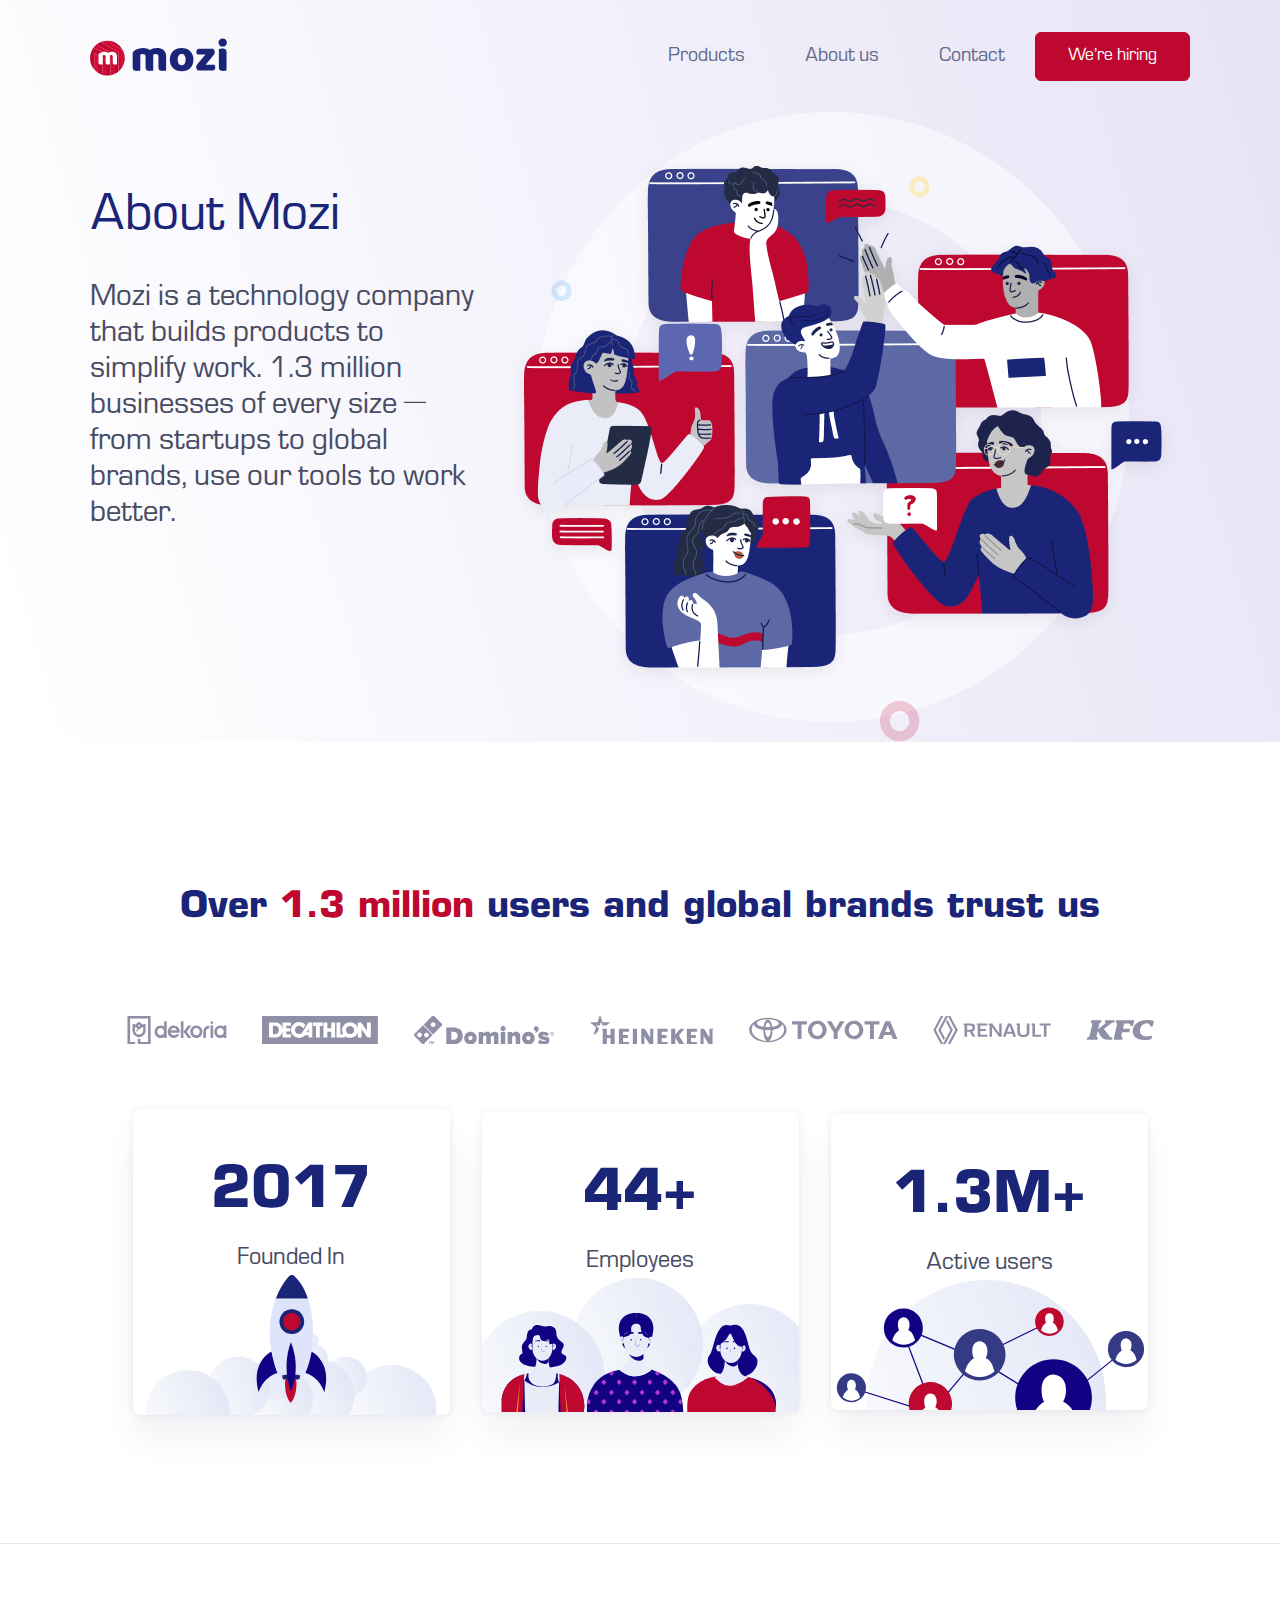
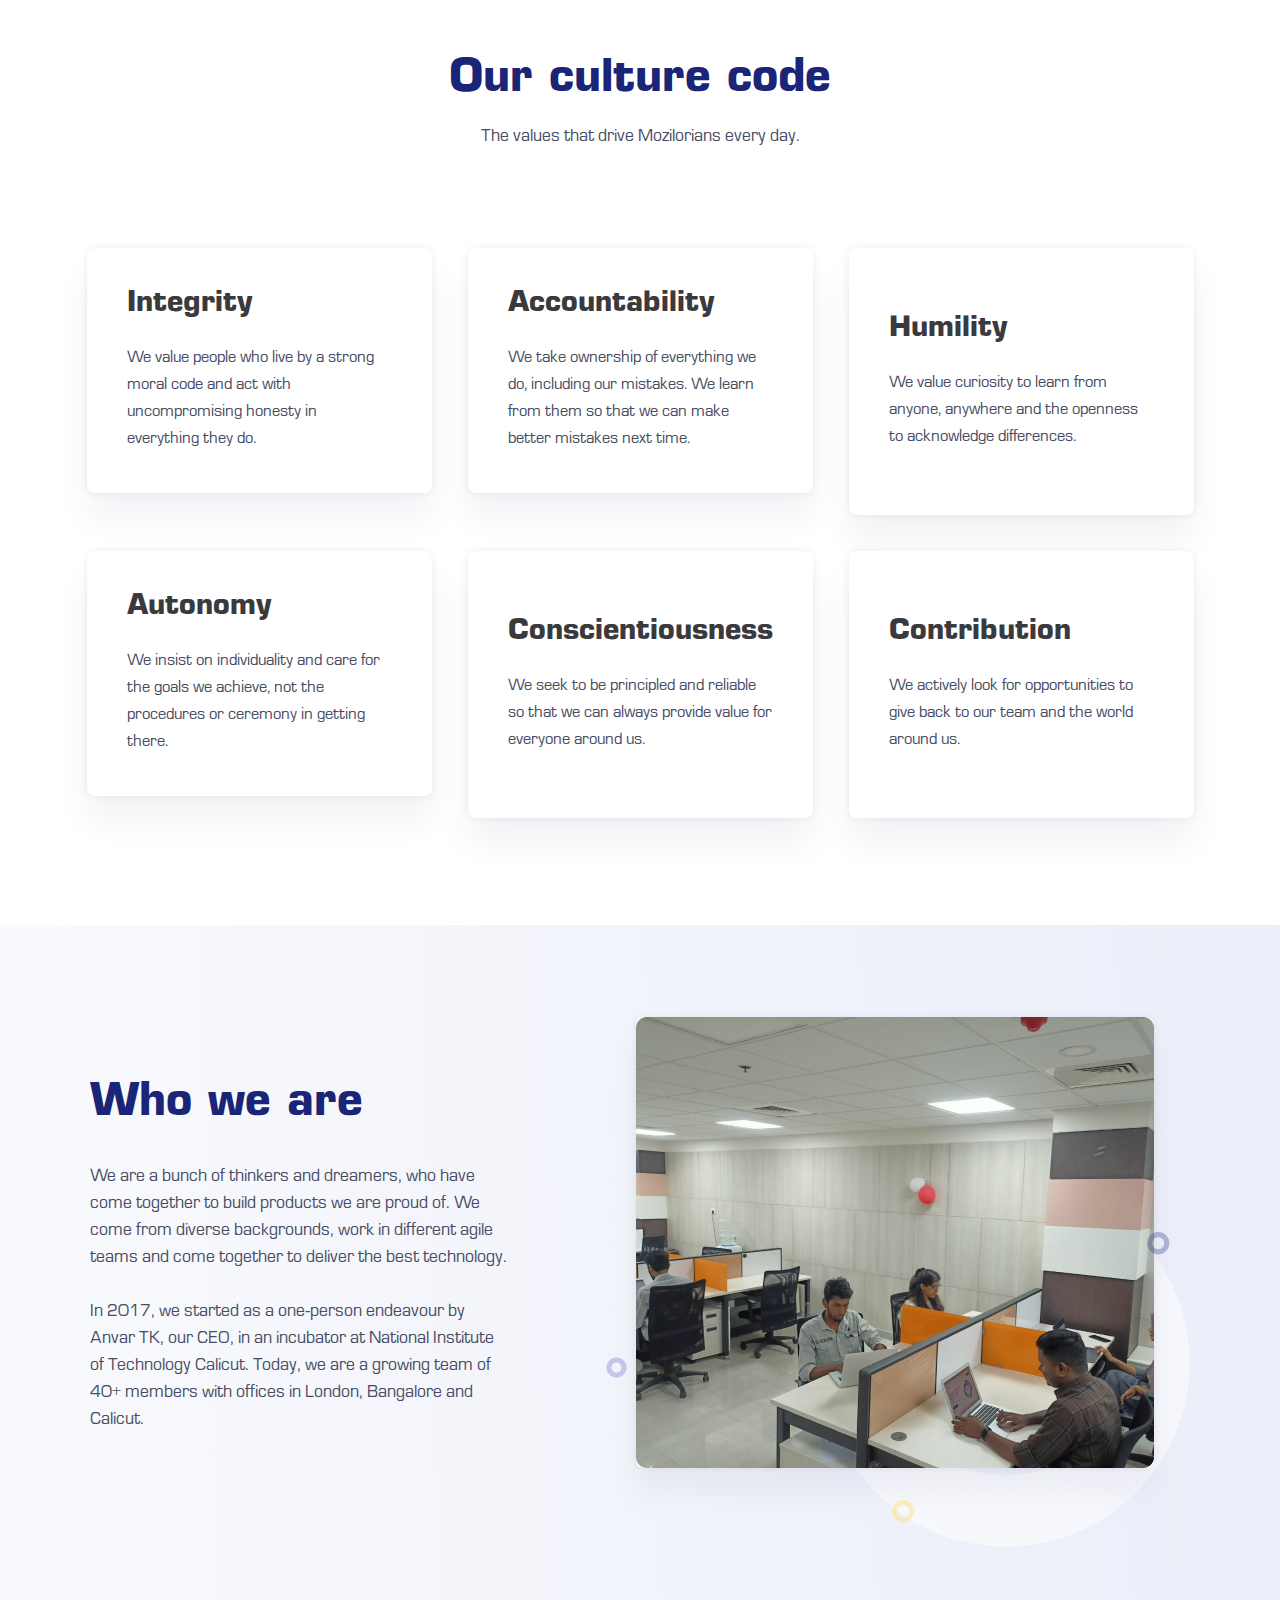
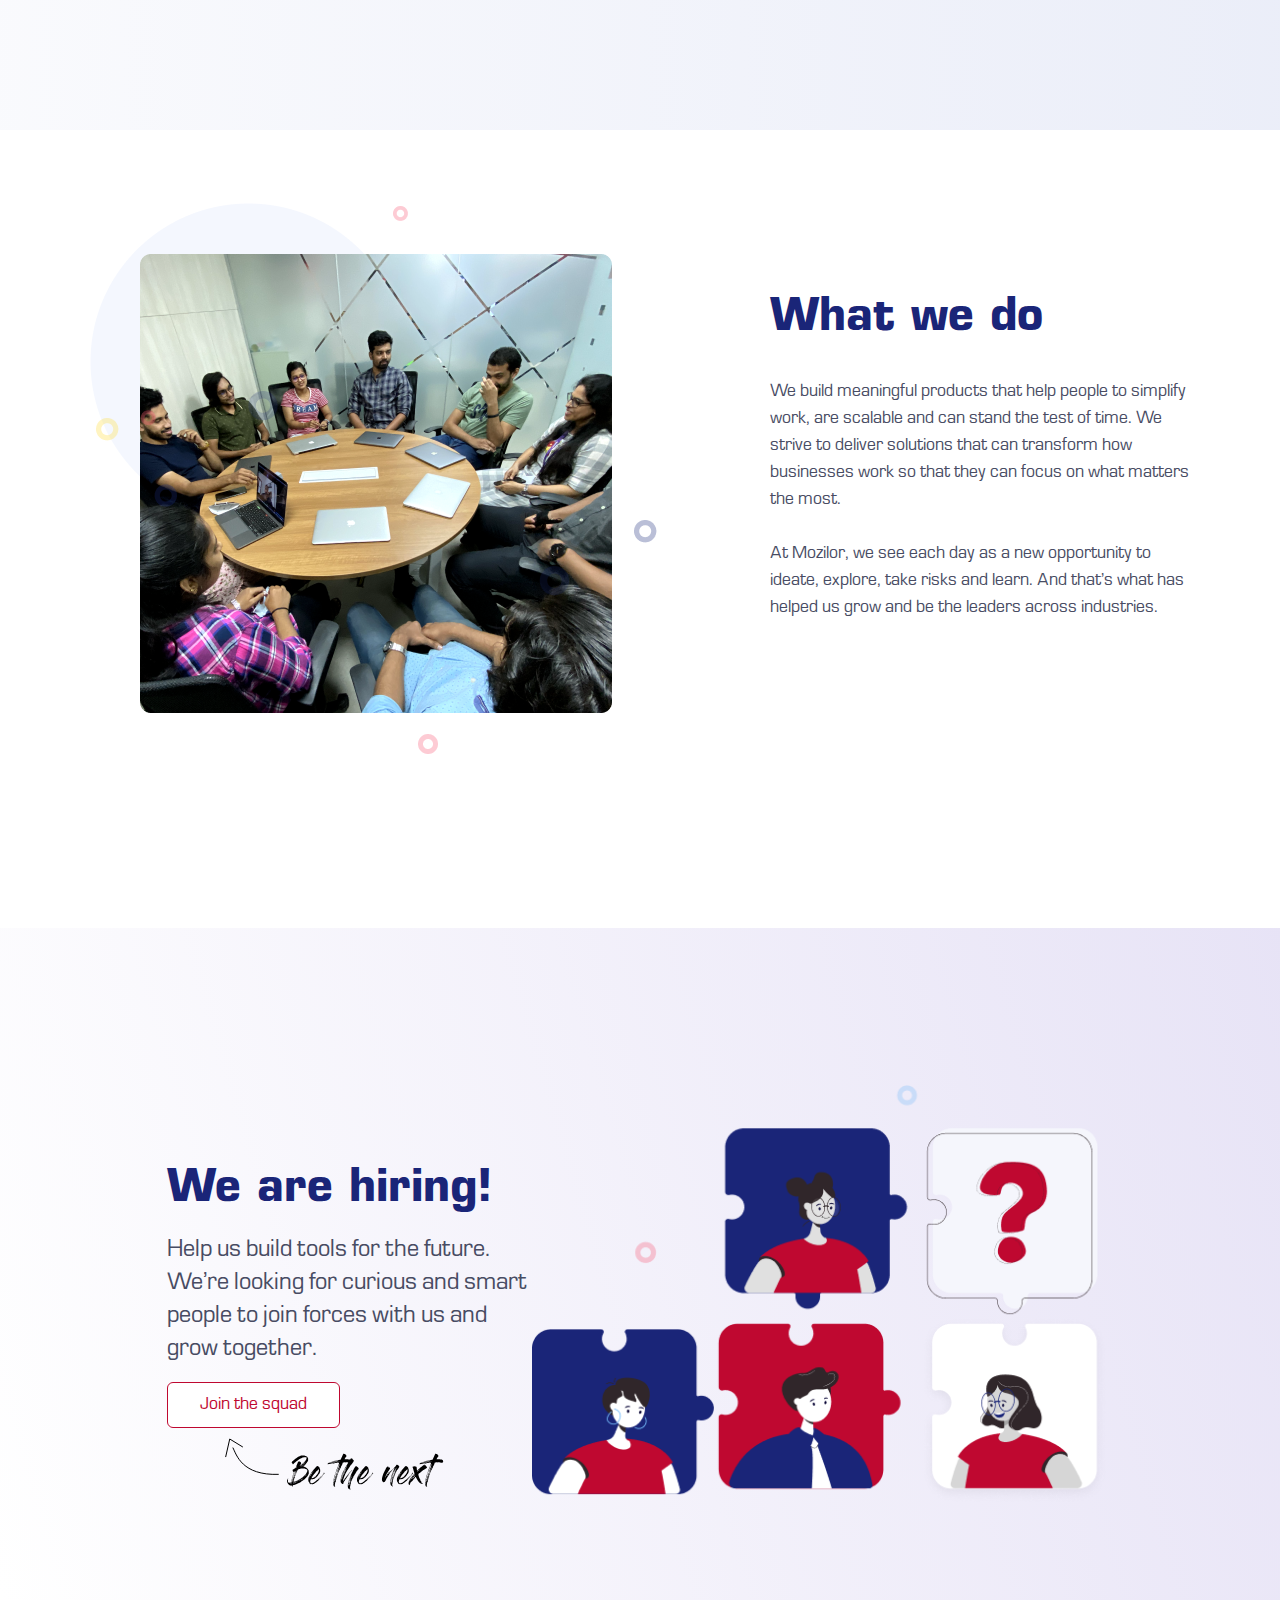
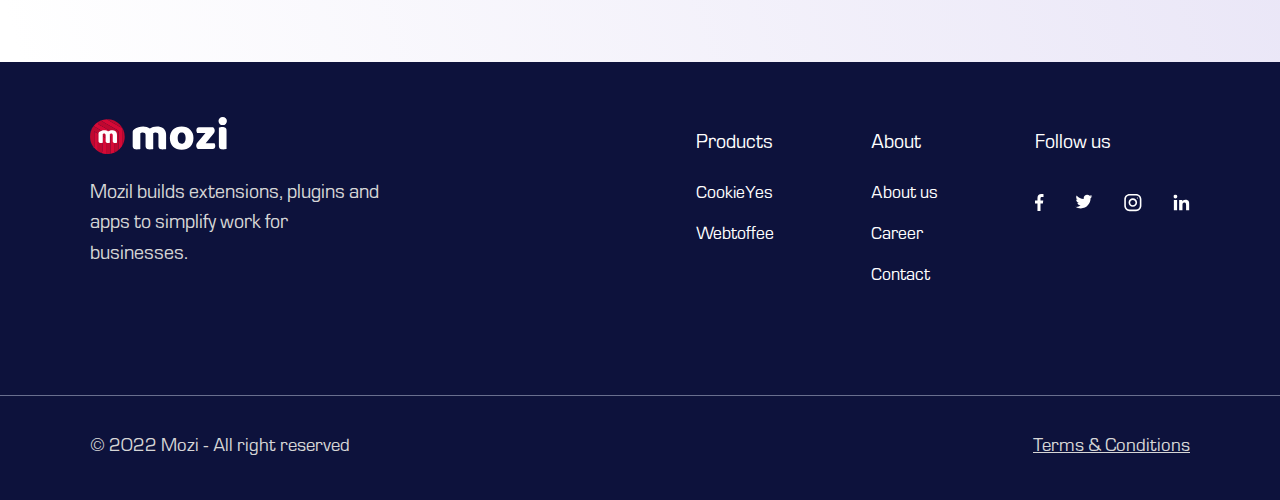
==== commit fe809964: "Add files via upload" ====
--- a/about/index.html
+++ b/about/index.html
@@ -29,7 +29,9 @@
                             </li>
                         </div>
                         <div class="btns_block">
-                            <div class="btn primary"><a href="../career/#">We’re hiring</a></div>
+                            <a href="../career/#">
+                                <div class="btn primary">We’re hiring</div>
+                            </a>
                         </div>
                     </div>
 
